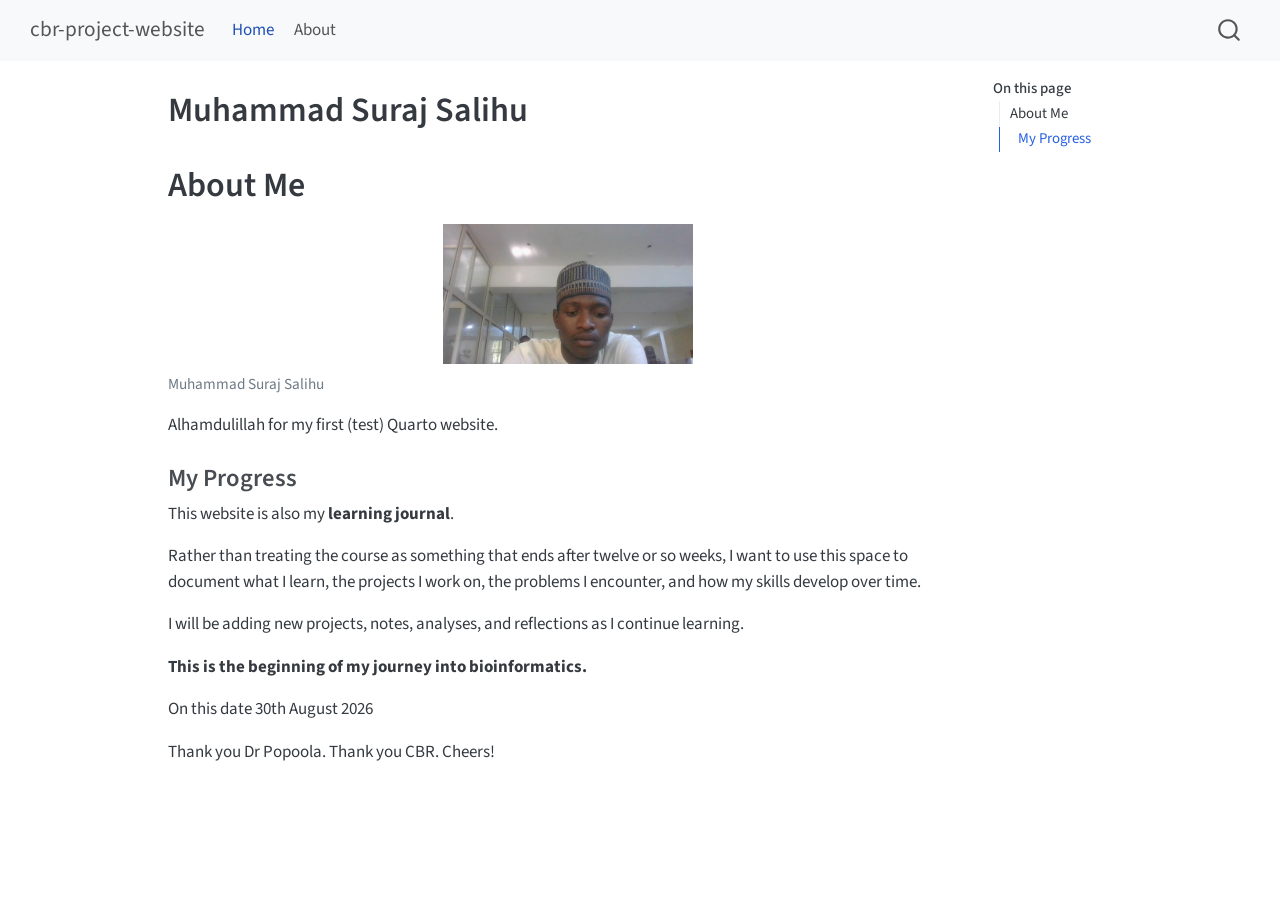
==== docs/index.html @ 340b1e5a "CBR Assignmet first commit" ====
<!DOCTYPE html>
<html xmlns="http://www.w3.org/1999/xhtml" lang="en" xml:lang="en"><head>

<meta charset="utf-8">
<meta name="generator" content="quarto-1.9.38">

<meta name="viewport" content="width=device-width, initial-scale=1.0, user-scalable=yes">


<title>Muhammad Suraj Salihu – cbr-project-website</title>
<style>
/* Default styles provided by pandoc.
** See https://pandoc.org/MANUAL.html#variables-for-html for config info.
*/
code{white-space: pre-wrap;}
span.smallcaps{font-variant: small-caps;}
div.columns{display: flex; gap: min(4vw, 1.5em);}
div.column{flex: auto; overflow-x: auto;}
div.hanging-indent{margin-left: 1.5em; text-indent: -1.5em;}
ul.task-list{list-style: none;}
ul.task-list li input[type="checkbox"] {
  width: 0.8em;
  margin: 0 0.8em 0.2em -1em; /* quarto-specific, see https://github.com/quarto-dev/quarto-cli/issues/4556 */ 
  vertical-align: middle;
}
</style>


<script src="site_libs/quarto-nav/quarto-nav.js"></script>
<script src="site_libs/quarto-nav/headroom.min.js"></script>
<script src="site_libs/clipboard/clipboard.min.js"></script>
<script src="site_libs/quarto-search/autocomplete.umd.js"></script>
<script src="site_libs/quarto-search/fuse.min.js"></script>
<script src="site_libs/quarto-search/quarto-search.js"></script>
<meta name="quarto:offset" content="./">
<script src="site_libs/quarto-html/quarto.js" type="module"></script>
<script src="site_libs/quarto-html/tabsets/tabsets.js" type="module"></script>
<script src="site_libs/quarto-html/popper.min.js"></script>
<script src="site_libs/quarto-html/tippy.umd.min.js"></script>
<script src="site_libs/quarto-html/anchor.min.js"></script>
<link href="site_libs/quarto-html/tippy.css" rel="stylesheet">
<link href="site_libs/quarto-html/quarto-syntax-highlighting-15634bcf2e68342d4ad2dfa704d543f6.css" rel="stylesheet" id="quarto-text-highlighting-styles">
<script src="site_libs/bootstrap/bootstrap.min.js"></script>
<link href="site_libs/bootstrap/bootstrap-icons.css" rel="stylesheet">
<link href="site_libs/bootstrap/bootstrap-a0f9fd0d421825b736dc1bbcbcba2219.min.css" rel="stylesheet" append-hash="true" id="quarto-bootstrap" data-mode="light">
<script id="quarto-search-options" type="application/json">{
  "location": "navbar",
  "copy-button": false,
  "collapse-after": 3,
  "panel-placement": "end",
  "type": "overlay",
  "limit": 50,
  "keyboard-shortcut": [
    "f",
    "/",
    "s"
  ],
  "show-item-context": false,
  "language": {
    "search-no-results-text": "No results",
    "search-matching-documents-text": "matching documents",
    "search-copy-link-title": "Copy link to search",
    "search-hide-matches-text": "Hide additional matches",
    "search-more-match-text": "more match in this document",
    "search-more-matches-text": "more matches in this document",
    "search-clear-button-title": "Clear",
    "search-text-placeholder": "",
    "search-detached-cancel-button-title": "Cancel",
    "search-submit-button-title": "Submit",
    "search-label": "Search"
  }
}</script>


<link rel="stylesheet" href="styles.css">
</head>

<body class="nav-fixed quarto-light">

<div id="quarto-search-results"></div>
  <header id="quarto-header" class="headroom fixed-top">
    <nav class="navbar navbar-expand-lg " data-bs-theme="dark">
      <div class="navbar-container container-fluid">
      <div class="navbar-brand-container mx-auto">
    <a class="navbar-brand" href="./index.html">
    <span class="navbar-title">cbr-project-website</span>
    </a>
  </div>
            <div id="quarto-search" class="" title="Search"></div>
          <button class="navbar-toggler" type="button" data-bs-toggle="collapse" data-bs-target="#navbarCollapse" aria-controls="navbarCollapse" role="menu" aria-expanded="false" aria-label="Toggle navigation" onclick="if (window.quartoToggleHeadroom) { window.quartoToggleHeadroom(); }">
  <span class="navbar-toggler-icon"></span>
</button>
          <div class="collapse navbar-collapse" id="navbarCollapse">
            <ul class="navbar-nav navbar-nav-scroll me-auto">
  <li class="nav-item">
    <a class="nav-link active" href="./index.html" aria-current="page"> 
<span class="menu-text">Home</span></a>
  </li>  
  <li class="nav-item">
    <a class="nav-link" href="./about.html"> 
<span class="menu-text">About</span></a>
  </li>  
</ul>
          </div> <!-- /navcollapse -->
            <div class="quarto-navbar-tools">
</div>
      </div> <!-- /container-fluid -->
    </nav>
</header>
<!-- content -->
<div id="quarto-content" class="quarto-container page-columns page-rows-contents page-layout-article page-navbar">
<!-- sidebar -->
<!-- margin-sidebar -->
    <div id="quarto-margin-sidebar" class="sidebar margin-sidebar">
        <nav id="TOC" role="doc-toc" class="toc-active">
    <h2 id="toc-title">On this page</h2>
   
  <ul>
  <li><a href="#about-me" id="toc-about-me" class="nav-link active" data-scroll-target="#about-me">About Me</a>
  <ul class="collapse">
  <li><a href="#my-progress" id="toc-my-progress" class="nav-link" data-scroll-target="#my-progress">My Progress</a></li>
  </ul></li>
  </ul>
</nav>
    </div>
<!-- main -->
<main class="content" id="quarto-document-content">

<header id="title-block-header" class="quarto-title-block default">
<div class="quarto-title">
<h1 class="title">Muhammad Suraj Salihu</h1>
</div>



<div class="quarto-title-meta">

    
  
    
  </div>
  


</header>


<section id="about-me" class="level1">
<h1>About Me</h1>
<div class="quarto-figure quarto-figure-center">
<figure class="figure">
<p><img src="images/me.jpg" class="img-fluid figure-img" width="250"></p>
<figcaption>Muhammad Suraj Salihu</figcaption>
</figure>
</div>
<p>Alhamdulillah for my first (test) Quarto website.</p>
<section id="my-progress" class="level3">
<h3 class="anchored" data-anchor-id="my-progress">My Progress</h3>
<p>This website is also my <strong>learning journal</strong>.</p>
<p>Rather than treating the course as something that ends after twelve or so weeks, I want to use this space to document what I learn, the projects I work on, the problems I encounter, and how my skills develop over time.</p>
<p>I will be adding new projects, notes, analyses, and reflections as I continue learning.</p>
<p><strong>This is the beginning of my journey into bioinformatics.</strong></p>
<p>On this date 30th August 2026</p>
<p>Thank you Dr Popoola. Thank you CBR. Cheers!</p>


</section>
</section>

</main> <!-- /main -->
<script id="quarto-html-after-body" type="application/javascript">
  window.document.addEventListener("DOMContentLoaded", function (event) {
    const icon = "";
    const anchorJS = new window.AnchorJS();
    anchorJS.options = {
      placement: 'right',
      icon: icon
    };
    anchorJS.add('.anchored');
    const isCodeAnnotation = (el) => {
      for (const clz of el.classList) {
        if (clz.startsWith('code-annotation-')) {                     
          return true;
        }
      }
      return false;
    }
    const onCopySuccess = function(e) {
      // button target
      const button = e.trigger;
      // don't keep focus
      button.blur();
      // flash "checked"
      button.classList.add('code-copy-button-checked');
      var currentTitle = button.getAttribute("title");
      button.setAttribute("title", "Copied!");
      let tooltip;
      if (window.bootstrap) {
        button.setAttribute("data-bs-toggle", "tooltip");
        button.setAttribute("data-bs-placement", "left");
        button.setAttribute("data-bs-title", "Copied!");
        tooltip = new bootstrap.Tooltip(button, 
          { trigger: "manual", 
            customClass: "code-copy-button-tooltip",
            offset: [0, -8]});
        tooltip.show();    
      }
      setTimeout(function() {
        if (tooltip) {
          tooltip.hide();
          button.removeAttribute("data-bs-title");
          button.removeAttribute("data-bs-toggle");
          button.removeAttribute("data-bs-placement");
        }
        button.setAttribute("title", currentTitle);
        button.classList.remove('code-copy-button-checked');
      }, 1000);
      // clear code selection
      e.clearSelection();
    }
    const getTextToCopy = function(trigger) {
      const outerScaffold = trigger.parentElement.cloneNode(true);
      const codeEl = outerScaffold.querySelector('code');
      for (const childEl of codeEl.children) {
        if (isCodeAnnotation(childEl)) {
          childEl.remove();
        }
      }
      return codeEl.innerText;
    }
    const clipboard = new window.ClipboardJS('.code-copy-button:not([data-in-quarto-modal])', {
      text: getTextToCopy
    });
    clipboard.on('success', onCopySuccess);
    if (window.document.getElementById('quarto-embedded-source-code-modal')) {
      const clipboardModal = new window.ClipboardJS('.code-copy-button[data-in-quarto-modal]', {
        text: getTextToCopy,
        container: window.document.getElementById('quarto-embedded-source-code-modal')
      });
      clipboardModal.on('success', onCopySuccess);
    }
      var localhostRegex = new RegExp(/^(?:http|https):\/\/localhost\:?[0-9]*\//);
      var mailtoRegex = new RegExp(/^mailto:/);
        var filterRegex = new RegExp('/' + window.location.host + '/');
      var isInternal = (href) => {
          return filterRegex.test(href) || localhostRegex.test(href) || mailtoRegex.test(href);
      }
      // Inspect non-navigation links and adorn them if external
     var links = window.document.querySelectorAll('a[href]:not(.nav-link):not(.navbar-brand):not(.toc-action):not(.sidebar-link):not(.sidebar-item-toggle):not(.pagination-link):not(.no-external):not([aria-hidden]):not(.dropdown-item):not(.quarto-navigation-tool):not(.about-link)');
      for (var i=0; i<links.length; i++) {
        const link = links[i];
        if (!isInternal(link.href)) {
          // undo the damage that might have been done by quarto-nav.js in the case of
          // links that we want to consider external
          if (link.dataset.originalHref !== undefined) {
            link.href = link.dataset.originalHref;
          }
        }
      }
    function tippyHover(el, contentFn, onTriggerFn, onUntriggerFn) {
      const config = {
        allowHTML: true,
        maxWidth: 500,
        delay: 100,
        arrow: false,
        appendTo: function(el) {
            return el.parentElement;
        },
        interactive: true,
        interactiveBorder: 10,
        theme: 'quarto',
        placement: 'bottom-start',
      };
      if (contentFn) {
        config.content = contentFn;
      }
      if (onTriggerFn) {
        config.onTrigger = onTriggerFn;
      }
      if (onUntriggerFn) {
        config.onUntrigger = onUntriggerFn;
      }
      window.tippy(el, config); 
    }
    const noterefs = window.document.querySelectorAll('a[role="doc-noteref"]');
    for (var i=0; i<noterefs.length; i++) {
      const ref = noterefs[i];
      tippyHover(ref, function() {
        // use id or data attribute instead here
        let href = ref.getAttribute('data-footnote-href') || ref.getAttribute('href');
        try { href = new URL(href).hash; } catch {}
        const id = href.replace(/^#\/?/, "");
        const note = window.document.getElementById(id);
        if (note) {
          return note.innerHTML;
        } else {
          return "";
        }
      });
    }
    const xrefs = window.document.querySelectorAll('a.quarto-xref');
    const processXRef = (id, note) => {
      // Strip column container classes
      const stripColumnClz = (el) => {
        el.classList.remove("page-full", "page-columns");
        if (el.children) {
          for (const child of el.children) {
            stripColumnClz(child);
          }
        }
      }
      stripColumnClz(note)
      if (id === null || id.startsWith('sec-')) {
        // Special case sections, only their first couple elements
        const container = document.createElement("div");
        if (note.children && note.children.length > 2) {
          container.appendChild(note.children[0].cloneNode(true));
          for (let i = 1; i < note.children.length; i++) {
            const child = note.children[i];
            if (child.tagName === "P" && child.innerText === "") {
              continue;
            } else {
              container.appendChild(child.cloneNode(true));
              break;
            }
          }
          if (window.Quarto?.typesetMath) {
            window.Quarto.typesetMath(container);
          }
          return container.innerHTML
        } else {
          if (window.Quarto?.typesetMath) {
            window.Quarto.typesetMath(note);
          }
          return note.innerHTML;
        }
      } else {
        // Remove any anchor links if they are present
        const anchorLink = note.querySelector('a.anchorjs-link');
        if (anchorLink) {
          anchorLink.remove();
        }
        if (window.Quarto?.typesetMath) {
          window.Quarto.typesetMath(note);
        }
        if (note.classList.contains("callout")) {
          return note.outerHTML;
        } else {
          return note.innerHTML;
        }
      }
    }
    for (var i=0; i<xrefs.length; i++) {
      const xref = xrefs[i];
      tippyHover(xref, undefined, function(instance) {
        instance.disable();
        let url = xref.getAttribute('href');
        let hash = undefined; 
        if (url.startsWith('#')) {
          hash = url;
        } else {
          try { hash = new URL(url).hash; } catch {}
        }
        if (hash) {
          const id = hash.replace(/^#\/?/, "");
          const note = window.document.getElementById(id);
          if (note !== null) {
            try {
              const html = processXRef(id, note.cloneNode(true));
              instance.setContent(html);
            } finally {
              instance.enable();
              instance.show();
            }
          } else {
            // See if we can fetch this
            fetch(url.split('#')[0])
            .then(res => res.text())
            .then(html => {
              const parser = new DOMParser();
              const htmlDoc = parser.parseFromString(html, "text/html");
              const note = htmlDoc.getElementById(id);
              if (note !== null) {
                const html = processXRef(id, note);
                instance.setContent(html);
              } 
            }).finally(() => {
              instance.enable();
              instance.show();
            });
          }
        } else {
          // See if we can fetch a full url (with no hash to target)
          // This is a special case and we should probably do some content thinning / targeting
          fetch(url)
          .then(res => res.text())
          .then(html => {
            const parser = new DOMParser();
            const htmlDoc = parser.parseFromString(html, "text/html");
            const note = htmlDoc.querySelector('main.content');
            if (note !== null) {
              // This should only happen for chapter cross references
              // (since there is no id in the URL)
              // remove the first header
              if (note.children.length > 0 && note.children[0].tagName === "HEADER") {
                note.children[0].remove();
              }
              const html = processXRef(null, note);
              instance.setContent(html);
            } 
          }).finally(() => {
            instance.enable();
            instance.show();
          });
        }
      }, function(instance) {
      });
    }
        let selectedAnnoteEl;
        const selectorForAnnotation = ( cell, annotation) => {
          let cellAttr = 'data-code-cell="' + cell + '"';
          let lineAttr = 'data-code-annotation="' +  annotation + '"';
          const selector = 'span[' + cellAttr + '][' + lineAttr + ']';
          return selector;
        }
        const selectCodeLines = (annoteEl) => {
          const doc = window.document;
          const targetCell = annoteEl.getAttribute("data-target-cell");
          const targetAnnotation = annoteEl.getAttribute("data-target-annotation");
          const annoteSpan = window.document.querySelector(selectorForAnnotation(targetCell, targetAnnotation));
          const lines = annoteSpan.getAttribute("data-code-lines").split(",");
          const lineIds = lines.map((line) => {
            return targetCell + "-" + line;
          })
          let top = null;
          let height = null;
          let parent = null;
          if (lineIds.length > 0) {
              //compute the position of the single el (top and bottom and make a div)
              const el = window.document.getElementById(lineIds[0]);
              top = el.offsetTop;
              height = el.offsetHeight;
              parent = el.parentElement.parentElement;
            if (lineIds.length > 1) {
              const lastEl = window.document.getElementById(lineIds[lineIds.length - 1]);
              const bottom = lastEl.offsetTop + lastEl.offsetHeight;
              height = bottom - top;
            }
            if (top !== null && height !== null && parent !== null) {
              // cook up a div (if necessary) and position it 
              let div = window.document.getElementById("code-annotation-line-highlight");
              if (div === null) {
                div = window.document.createElement("div");
                div.setAttribute("id", "code-annotation-line-highlight");
                div.style.position = 'absolute';
                parent.appendChild(div);
              }
              div.style.top = top - 2 + "px";
              div.style.height = height + 4 + "px";
              div.style.left = 0;
              let gutterDiv = window.document.getElementById("code-annotation-line-highlight-gutter");
              if (gutterDiv === null) {
                gutterDiv = window.document.createElement("div");
                gutterDiv.setAttribute("id", "code-annotation-line-highlight-gutter");
                gutterDiv.style.position = 'absolute';
                const codeCell = window.document.getElementById(targetCell);
                const gutter = codeCell.querySelector('.code-annotation-gutter');
                gutter.appendChild(gutterDiv);
              }
              gutterDiv.style.top = top - 2 + "px";
              gutterDiv.style.height = height + 4 + "px";
            }
            selectedAnnoteEl = annoteEl;
          }
        };
        const unselectCodeLines = () => {
          const elementsIds = ["code-annotation-line-highlight", "code-annotation-line-highlight-gutter"];
          elementsIds.forEach((elId) => {
            const div = window.document.getElementById(elId);
            if (div) {
              div.remove();
            }
          });
          selectedAnnoteEl = undefined;
        };
          // Handle positioning of the toggle
      window.addEventListener(
        "resize",
        throttle(() => {
          elRect = undefined;
          if (selectedAnnoteEl) {
            selectCodeLines(selectedAnnoteEl);
          }
        }, 10)
      );
      function throttle(fn, ms) {
      let throttle = false;
      let timer;
        return (...args) => {
          if(!throttle) { // first call gets through
              fn.apply(this, args);
              throttle = true;
          } else { // all the others get throttled
              if(timer) clearTimeout(timer); // cancel #2
              timer = setTimeout(() => {
                fn.apply(this, args);
                timer = throttle = false;
              }, ms);
          }
        };
      }
        // Attach click handler to the DT
        const annoteDls = window.document.querySelectorAll('dt[data-target-cell]');
        for (const annoteDlNode of annoteDls) {
          annoteDlNode.addEventListener('click', (event) => {
            const clickedEl = event.target;
            if (clickedEl !== selectedAnnoteEl) {
              unselectCodeLines();
              const activeEl = window.document.querySelector('dt[data-target-cell].code-annotation-active');
              if (activeEl) {
                activeEl.classList.remove('code-annotation-active');
              }
              selectCodeLines(clickedEl);
              clickedEl.classList.add('code-annotation-active');
            } else {
              // Unselect the line
              unselectCodeLines();
              clickedEl.classList.remove('code-annotation-active');
            }
          });
        }
    const findCites = (el) => {
      const parentEl = el.parentElement;
      if (parentEl) {
        const cites = parentEl.dataset.cites;
        if (cites) {
          return {
            el,
            cites: cites.split(' ')
          };
        } else {
          return findCites(el.parentElement)
        }
      } else {
        return undefined;
      }
    };
    var bibliorefs = window.document.querySelectorAll('a[role="doc-biblioref"]');
    for (var i=0; i<bibliorefs.length; i++) {
      const ref = bibliorefs[i];
      const citeInfo = findCites(ref);
      if (citeInfo) {
        tippyHover(citeInfo.el, function() {
          var popup = window.document.createElement('div');
          citeInfo.cites.forEach(function(cite) {
            var citeDiv = window.document.createElement('div');
            citeDiv.classList.add('hanging-indent');
            citeDiv.classList.add('csl-entry');
            var biblioDiv = window.document.getElementById('ref-' + cite);
            if (biblioDiv) {
              citeDiv.innerHTML = biblioDiv.innerHTML;
            }
            popup.appendChild(citeDiv);
          });
          return popup.innerHTML;
        });
      }
    }
  });
  </script>
</div> <!-- /content -->




</body></html>
---- docs/site_libs/quarto-html/tippy.css ----
.tippy-box[data-animation=fade][data-state=hidden]{opacity:0}[data-tippy-root]{max-width:calc(100vw - 10px)}.tippy-box{position:relative;background-color:#333;color:#fff;border-radius:4px;font-size:14px;line-height:1.4;white-space:normal;outline:0;transition-property:transform,visibility,opacity}.tippy-box[data-placement^=top]>.tippy-arrow{bottom:0}.tippy-box[data-placement^=top]>.tippy-arrow:before{bottom:-7px;left:0;border-width:8px 8px 0;border-top-color:initial;transform-origin:center top}.tippy-box[data-placement^=bottom]>.tippy-arrow{top:0}.tippy-box[data-placement^=bottom]>.tippy-arrow:before{top:-7px;left:0;border-width:0 8px 8px;border-bottom-color:initial;transform-origin:center bottom}.tippy-box[data-placement^=left]>.tippy-arrow{right:0}.tippy-box[data-placement^=left]>.tippy-arrow:before{border-width:8px 0 8px 8px;border-left-color:initial;right:-7px;transform-origin:center left}.tippy-box[data-placement^=right]>.tippy-arrow{left:0}.tippy-box[data-placement^=right]>.tippy-arrow:before{left:-7px;border-width:8px 8px 8px 0;border-right-color:initial;transform-origin:center right}.tippy-box[data-inertia][data-state=visible]{transition-timing-function:cubic-bezier(.54,1.5,.38,1.11)}.tippy-arrow{width:16px;height:16px;color:#333}.tippy-arrow:before{content:"";position:absolute;border-color:transparent;border-style:solid}.tippy-content{position:relative;padding:5px 9px;z-index:1}
---- docs/site_libs/quarto-html/quarto-syntax-highlighting-15634bcf2e68342d4ad2dfa704d543f6.css ----
/* quarto syntax highlight colors */
:root {
  --quarto-hl-ot-color: #003B4F;
  --quarto-hl-at-color: #657422;
  --quarto-hl-ss-color: #20794D;
  --quarto-hl-an-color: #5E5E5E;
  --quarto-hl-fu-color: #4758AB;
  --quarto-hl-st-color: #20794D;
  --quarto-hl-cf-color: #003B4F;
  --quarto-hl-op-color: #5E5E5E;
  --quarto-hl-er-color: #AD0000;
  --quarto-hl-bn-color: #AD0000;
  --quarto-hl-al-color: #AD0000;
  --quarto-hl-va-color: #111111;
  --quarto-hl-bu-color: inherit;
  --quarto-hl-ex-color: inherit;
  --quarto-hl-pp-color: #AD0000;
  --quarto-hl-in-color: #5E5E5E;
  --quarto-hl-vs-color: #20794D;
  --quarto-hl-wa-color: #5E5E5E;
  --quarto-hl-do-color: #5E5E5E;
  --quarto-hl-im-color: #00769E;
  --quarto-hl-ch-color: #20794D;
  --quarto-hl-dt-color: #AD0000;
  --quarto-hl-fl-color: #AD0000;
  --quarto-hl-co-color: #5E5E5E;
  --quarto-hl-cv-color: #5E5E5E;
  --quarto-hl-cn-color: #8f5902;
  --quarto-hl-sc-color: #5E5E5E;
  --quarto-hl-dv-color: #AD0000;
  --quarto-hl-kw-color: #003B4F;
}

/* other quarto variables */
:root {
  --quarto-font-monospace: SFMono-Regular, Menlo, Monaco, Consolas, "Liberation Mono", "Courier New", monospace;
}

/* syntax highlight based on Pandoc's rules */
pre > code.sourceCode > span {
  color: #003B4F;
}

code.sourceCode > span {
  color: #003B4F;
}

div.sourceCode,
div.sourceCode pre.sourceCode {
  color: #003B4F;
}

/* Normal */
code span {
  color: #003B4F;
}

/* Alert */
code span.al {
  color: #AD0000;
  font-style: inherit;
}

/* Annotation */
code span.an {
  color: #5E5E5E;
  font-style: inherit;
}

/* Attribute */
code span.at {
  color: #657422;
  font-style: inherit;
}

/* BaseN */
code span.bn {
  color: #AD0000;
  font-style: inherit;
}

/* BuiltIn */
code span.bu {
  font-style: inherit;
}

/* ControlFlow */
code span.cf {
  color: #003B4F;
  font-weight: bold;
  font-style: inherit;
}

/* Char */
code span.ch {
  color: #20794D;
  font-style: inherit;
}

/* Constant */
code span.cn {
  color: #8f5902;
  font-style: inherit;
}

/* Comment */
code span.co {
  color: #5E5E5E;
  font-style: inherit;
}

/* CommentVar */
code span.cv {
  color: #5E5E5E;
  font-style: italic;
}

/* Documentation */
code span.do {
  color: #5E5E5E;
  font-style: italic;
}

/* DataType */
code span.dt {
  color: #AD0000;
  font-style: inherit;
}

/* DecVal */
code span.dv {
  color: #AD0000;
  font-style: inherit;
}

/* Error */
code span.er {
  color: #AD0000;
  font-style: inherit;
}

/* Extension */
code span.ex {
  font-style: inherit;
}

/* Float */
code span.fl {
  color: #AD0000;
  font-style: inherit;
}

/* Function */
code span.fu {
  color: #4758AB;
  font-style: inherit;
}

/* Import */
code span.im {
  color: #00769E;
  font-style: inherit;
}

/* Information */
code span.in {
  color: #5E5E5E;
  font-style: inherit;
}

/* Keyword */
code span.kw {
  color: #003B4F;
  font-weight: bold;
  font-style: inherit;
}

/* Operator */
code span.op {
  color: #5E5E5E;
  font-style: inherit;
}

/* Other */
code span.ot {
  color: #003B4F;
  font-style: inherit;
}

/* Preprocessor */
code span.pp {
  color: #AD0000;
  font-style: inherit;
}

/* SpecialChar */
code span.sc {
  color: #5E5E5E;
  font-style: inherit;
}

/* SpecialString */
code span.ss {
  color: #20794D;
  font-style: inherit;
}

/* String */
code span.st {
  color: #20794D;
  font-style: inherit;
}

/* Variable */
code span.va {
  color: #111111;
  font-style: inherit;
}

/* VerbatimString */
code span.vs {
  color: #20794D;
  font-style: inherit;
}

/* Warning */
code span.wa {
  color: #5E5E5E;
  font-style: italic;
}

.prevent-inlining {
  content: "</";
}

/*# sourceMappingURL=f23921c56f73e400b49028c9186a1aa0.css.map */
---- docs/styles.css ----
/* css styles */
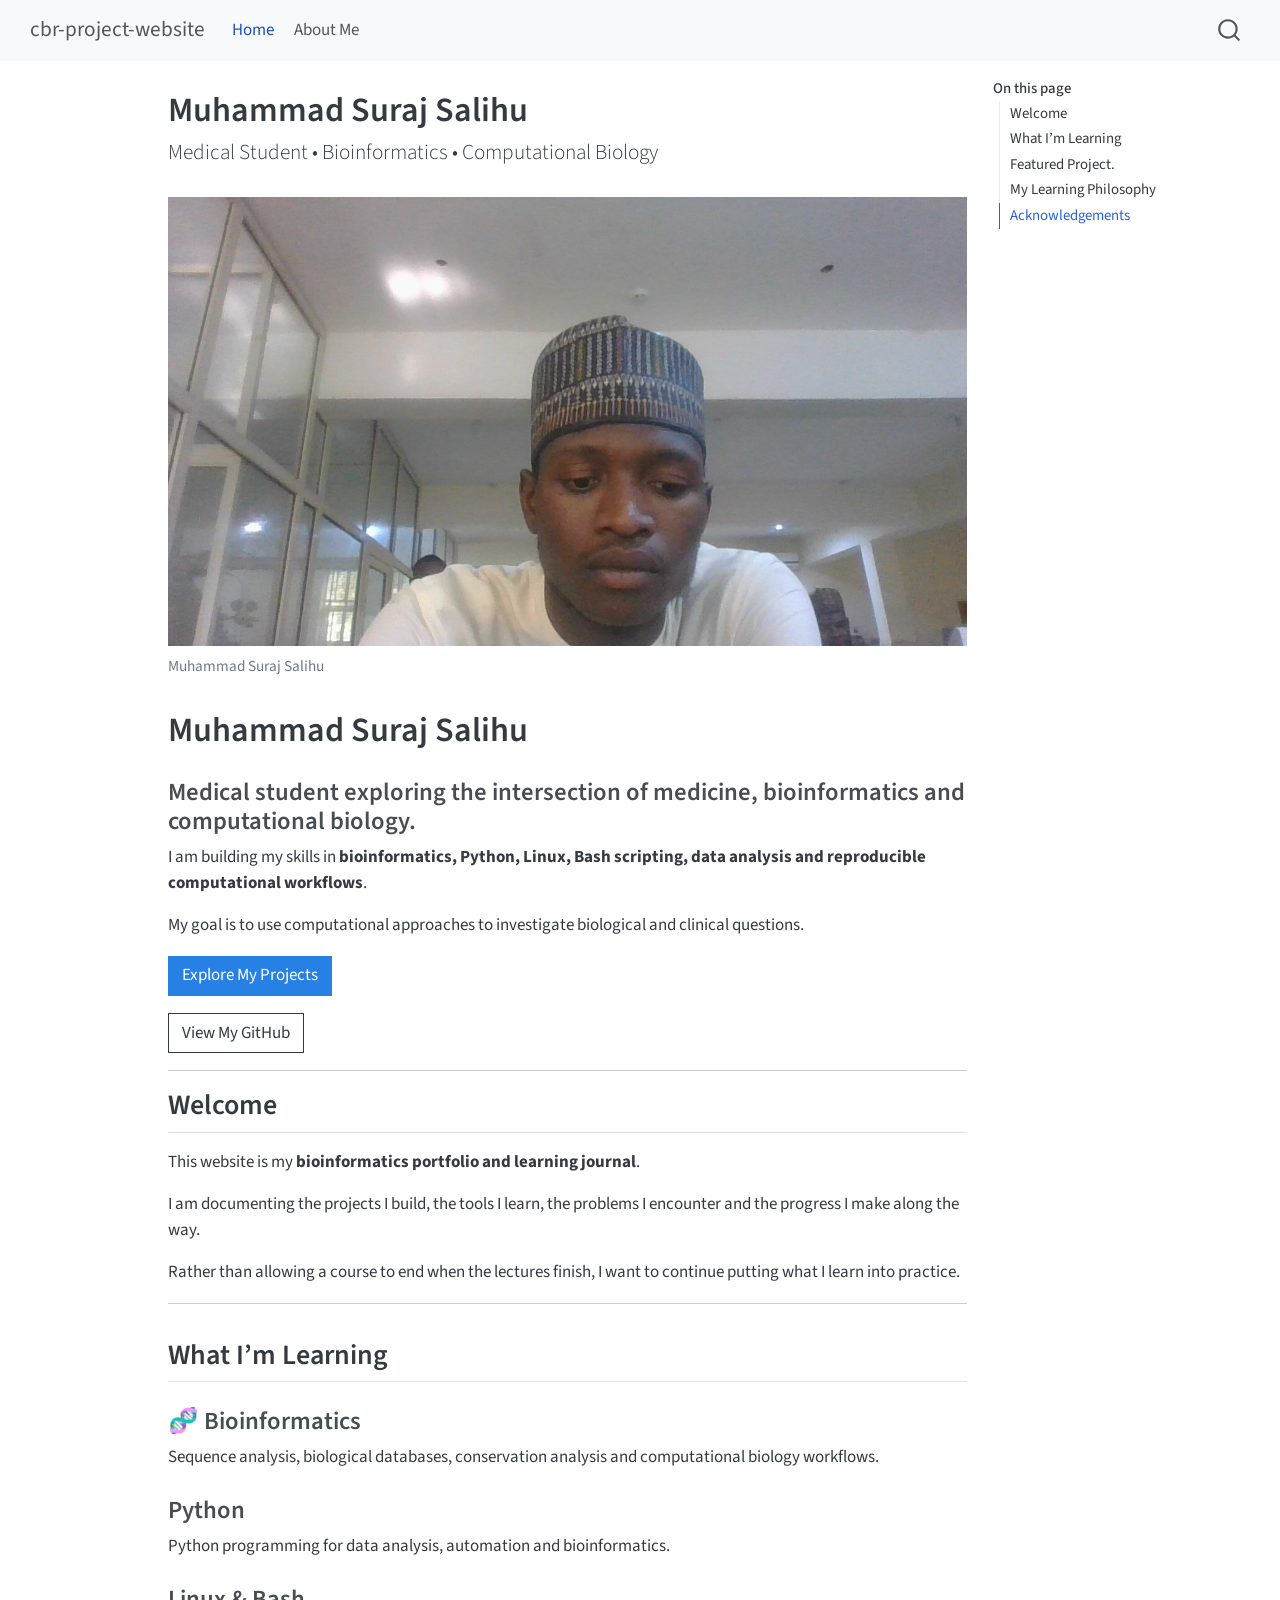
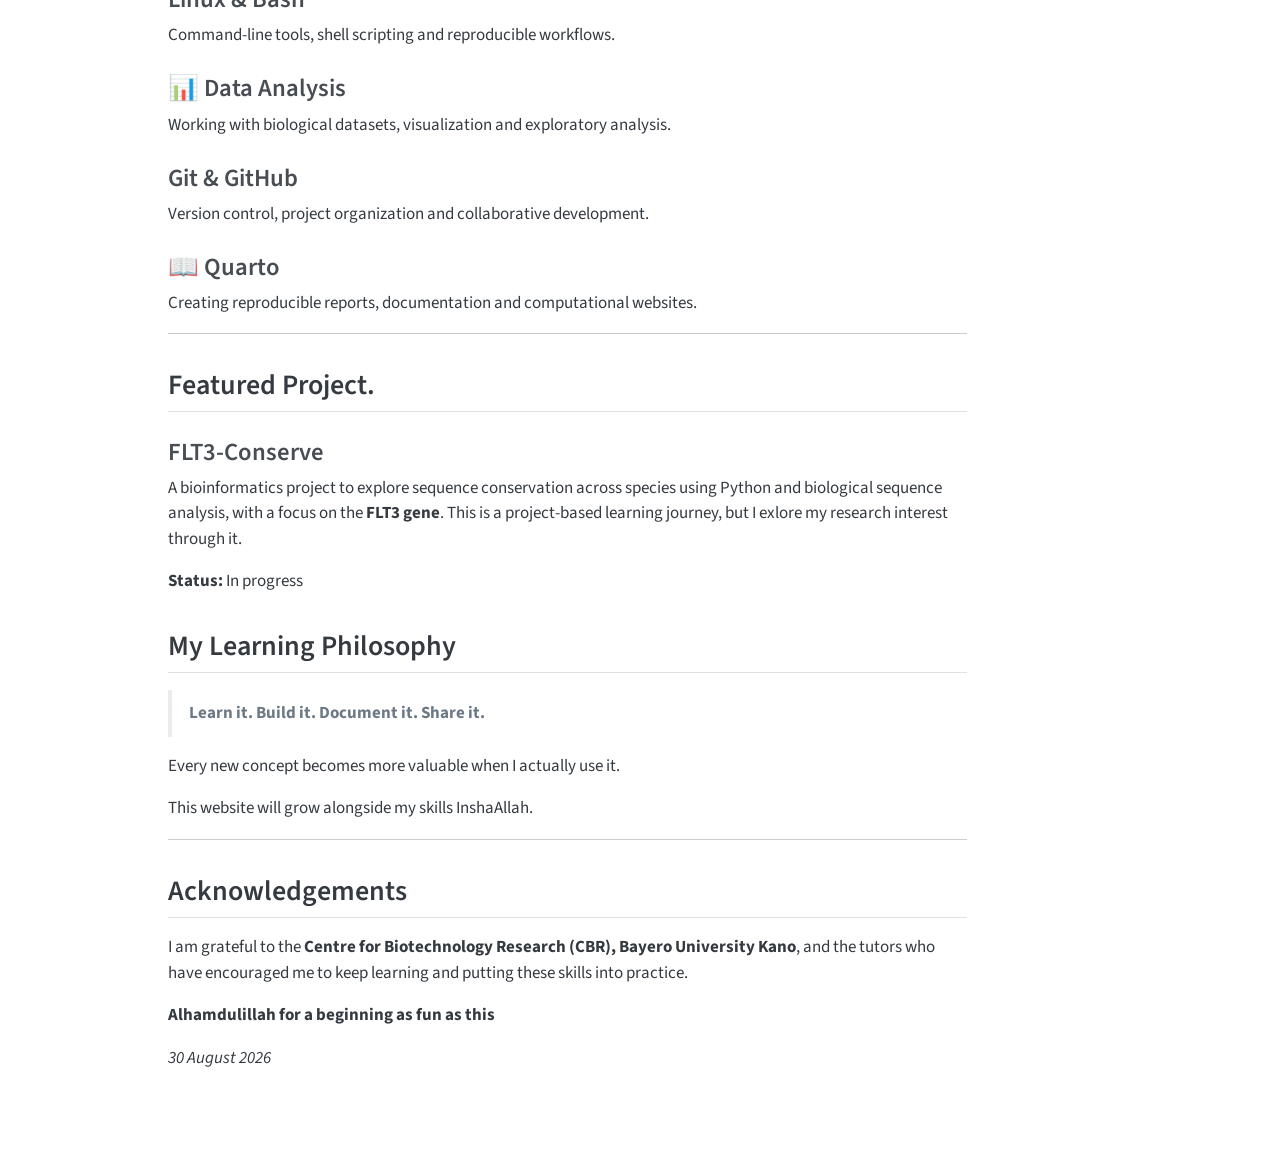
==== commit a0bdd7d4: "Build initial bioinformatics portfolio website" ====
--- a/docs/index.html
+++ b/docs/index.html
@@ -98,7 +98,7 @@
   </li>  
   <li class="nav-item">
     <a class="nav-link" href="./about.html"> 
-<span class="menu-text">About</span></a>
+<span class="menu-text">About Me</span></a>
   </li>  
 </ul>
           </div> <!-- /navcollapse -->
@@ -116,10 +116,14 @@
     <h2 id="toc-title">On this page</h2>
    
   <ul>
-  <li><a href="#about-me" id="toc-about-me" class="nav-link active" data-scroll-target="#about-me">About Me</a>
+  <li><a href="#welcome" id="toc-welcome" class="nav-link active" data-scroll-target="#welcome">Welcome</a></li>
+  <li><a href="#what-im-learning" id="toc-what-im-learning" class="nav-link" data-scroll-target="#what-im-learning">What I’m Learning</a></li>
+  <li><a href="#featured-project." id="toc-featured-project." class="nav-link" data-scroll-target="#featured-project.">Featured Project.</a>
   <ul class="collapse">
-  <li><a href="#my-progress" id="toc-my-progress" class="nav-link" data-scroll-target="#my-progress">My Progress</a></li>
+  <li><a href="#flt3-conserve" id="toc-flt3-conserve" class="nav-link" data-scroll-target="#flt3-conserve">FLT3-Conserve</a></li>
   </ul></li>
+  <li><a href="#my-learning-philosophy" id="toc-my-learning-philosophy" class="nav-link" data-scroll-target="#my-learning-philosophy">My Learning Philosophy</a></li>
+  <li><a href="#acknowledgements" id="toc-acknowledgements" class="nav-link" data-scroll-target="#acknowledgements">Acknowledgements</a></li>
   </ul>
 </nav>
     </div>
@@ -129,6 +133,7 @@
 <header id="title-block-header" class="quarto-title-block default">
 <div class="quarto-title">
 <h1 class="title">Muhammad Suraj Salihu</h1>
+<p class="subtitle lead">Medical Student • Bioinformatics • Computational Biology</p>
 </div>
 
 
@@ -145,26 +150,86 @@
 </header>
 
 
-<section id="about-me" class="level1">
-<h1>About Me</h1>
+<div class="hero">
 <div class="quarto-figure quarto-figure-center">
 <figure class="figure">
-<p><img src="images/me.jpg" class="img-fluid figure-img" width="250"></p>
+<p><img src="images/me.jpg" class="profile-photo img-fluid figure-img"></p>
 <figcaption>Muhammad Suraj Salihu</figcaption>
 </figure>
 </div>
-<p>Alhamdulillah for my first (test) Quarto website.</p>
-<section id="my-progress" class="level3">
-<h3 class="anchored" data-anchor-id="my-progress">My Progress</h3>
-<p>This website is also my <strong>learning journal</strong>.</p>
-<p>Rather than treating the course as something that ends after twelve or so weeks, I want to use this space to document what I learn, the projects I work on, the problems I encounter, and how my skills develop over time.</p>
-<p>I will be adding new projects, notes, analyses, and reflections as I continue learning.</p>
-<p><strong>This is the beginning of my journey into bioinformatics.</strong></p>
-<p>On this date 30th August 2026</p>
-<p>Thank you Dr Popoola. Thank you CBR. Cheers!</p>
-
-
-</section>
+<section id="muhammad-suraj-salihu" class="level1">
+<h1>Muhammad Suraj Salihu</h1>
+<section id="medical-student-exploring-the-intersection-of-medicine-bioinformatics-and-computational-biology." class="level3">
+<h3 class="anchored" data-anchor-id="medical-student-exploring-the-intersection-of-medicine-bioinformatics-and-computational-biology.">Medical student exploring the intersection of medicine, bioinformatics and computational biology.</h3>
+<p>I am building my skills in <strong>bioinformatics, Python, Linux, Bash scripting, data analysis and reproducible computational workflows</strong>.</p>
+<p>My goal is to use computational approaches to investigate biological and clinical questions.</p>
+<p><a href="./projects.html" class="btn btn-primary">Explore My Projects</a></p>
+<p><a href="https://github.com/MuhammadSurajDuwa" class="btn btn-outline-secondary">View My GitHub</a></p>
+</section>
+</section>
+</div>
+<hr>
+<section id="welcome" class="level2">
+<h2 class="anchored" data-anchor-id="welcome">Welcome</h2>
+<p>This website is my <strong>bioinformatics portfolio and learning journal</strong>.</p>
+<p>I am documenting the projects I build, the tools I learn, the problems I encounter and the progress I make along the way.</p>
+<p>Rather than allowing a course to end when the lectures finish, I want to continue putting what I learn into practice.</p>
+<hr>
+</section>
+<section id="what-im-learning" class="level2">
+<h2 class="anchored" data-anchor-id="what-im-learning">What I’m Learning</h2>
+<div class="skills-grid">
+<section id="bioinformatics" class="level3 skill-card">
+<h3 class="anchored" data-anchor-id="bioinformatics">🧬 Bioinformatics</h3>
+<p>Sequence analysis, biological databases, conservation analysis and computational biology workflows.</p>
+</section>
+<section id="python" class="level3 skill-card">
+<h3 class="anchored" data-anchor-id="python">Python</h3>
+<p>Python programming for data analysis, automation and bioinformatics.</p>
+</section>
+<section id="linux-bash" class="level3 skill-card">
+<h3 class="anchored" data-anchor-id="linux-bash">Linux &amp; Bash</h3>
+<p>Command-line tools, shell scripting and reproducible workflows.</p>
+</section>
+<section id="data-analysis" class="level3 skill-card">
+<h3 class="anchored" data-anchor-id="data-analysis">📊 Data Analysis</h3>
+<p>Working with biological datasets, visualization and exploratory analysis.</p>
+</section>
+<section id="git-github" class="level3 skill-card">
+<h3 class="anchored" data-anchor-id="git-github">Git &amp; GitHub</h3>
+<p>Version control, project organization and collaborative development.</p>
+</section>
+<section id="quarto" class="level3 skill-card">
+<h3 class="anchored" data-anchor-id="quarto">📖 Quarto</h3>
+<p>Creating reproducible reports, documentation and computational websites.</p>
+</section>
+</div>
+<hr>
+</section>
+<section id="featured-project." class="level2">
+<h2 class="anchored" data-anchor-id="featured-project.">Featured Project.</h2>
+<section id="flt3-conserve" class="level3">
+<h3 class="anchored" data-anchor-id="flt3-conserve">FLT3-Conserve</h3>
+<p>A bioinformatics project to explore sequence conservation across species using Python and biological sequence analysis, with a focus on the <strong>FLT3 gene</strong>. This is a project-based learning journey, but I exlore my research interest through it.</p>
+<p><strong>Status:</strong> In progress</p>
+</section>
+</section>
+<section id="my-learning-philosophy" class="level2">
+<h2 class="anchored" data-anchor-id="my-learning-philosophy">My Learning Philosophy</h2>
+<blockquote class="blockquote">
+<p><strong>Learn it. Build it. Document it. Share it.</strong></p>
+</blockquote>
+<p>Every new concept becomes more valuable when I actually use it.</p>
+<p>This website will grow alongside my skills InshaAllah.</p>
+<hr>
+</section>
+<section id="acknowledgements" class="level2">
+<h2 class="anchored" data-anchor-id="acknowledgements">Acknowledgements</h2>
+<p>I am grateful to the <strong>Centre for Biotechnology Research (CBR), Bayero University Kano</strong>, and the tutors who have encouraged me to keep learning and putting these skills into practice.</p>
+<p><strong>Alhamdulillah for a beginning as fun as this</strong></p>
+<p><em>30 August 2026</em></p>
+
+
 </section>
 
 </main> <!-- /main -->
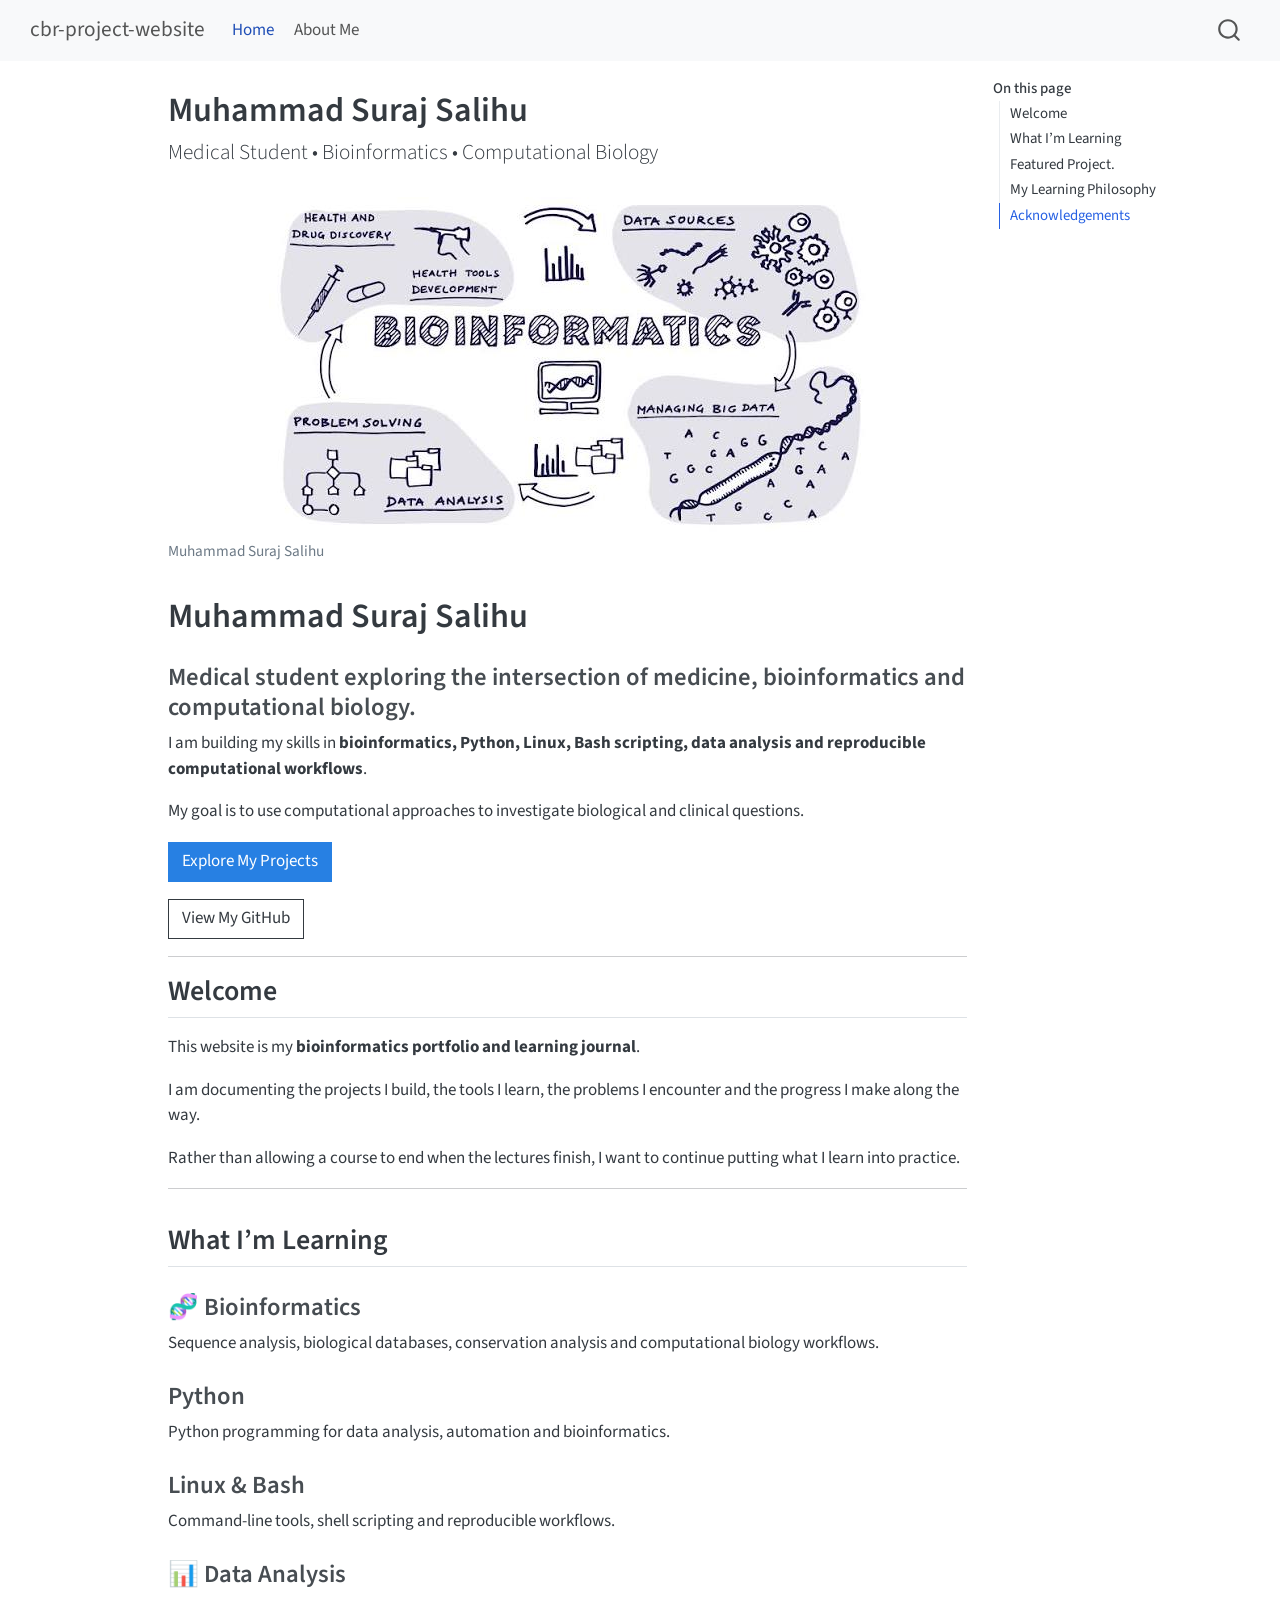
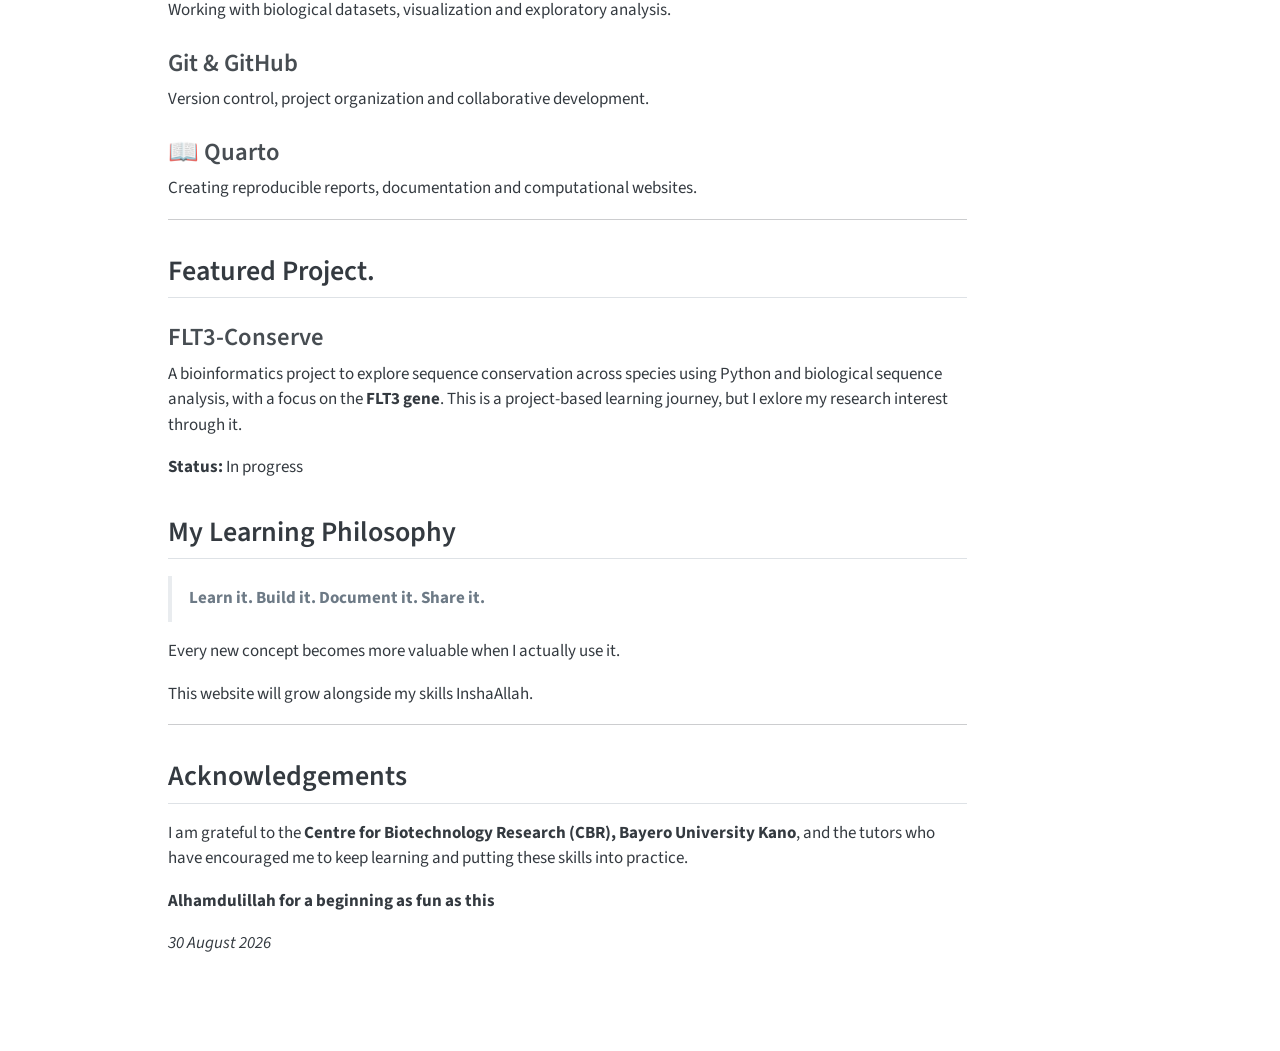
==== commit c1cf6603: "Update profile image" ====
--- a/docs/index.html
+++ b/docs/index.html
@@ -153,7 +153,7 @@
 <div class="hero">
 <div class="quarto-figure quarto-figure-center">
 <figure class="figure">
-<p><img src="images/me.jpg" class="profile-photo img-fluid figure-img"></p>
+<p><img src="images/Bioinf.jpg" class="profile-photo img-fluid figure-img"></p>
 <figcaption>Muhammad Suraj Salihu</figcaption>
 </figure>
 </div>
@@ -306,7 +306,7 @@
     }
       var localhostRegex = new RegExp(/^(?:http|https):\/\/localhost\:?[0-9]*\//);
       var mailtoRegex = new RegExp(/^mailto:/);
-        var filterRegex = new RegExp('/' + window.location.host + '/');
+        var filterRegex = new RegExp("https:\/\/MuhammadSurajDuwa\.github\.io\/MuhdWeb\/");
       var isInternal = (href) => {
           return filterRegex.test(href) || localhostRegex.test(href) || mailtoRegex.test(href);
       }
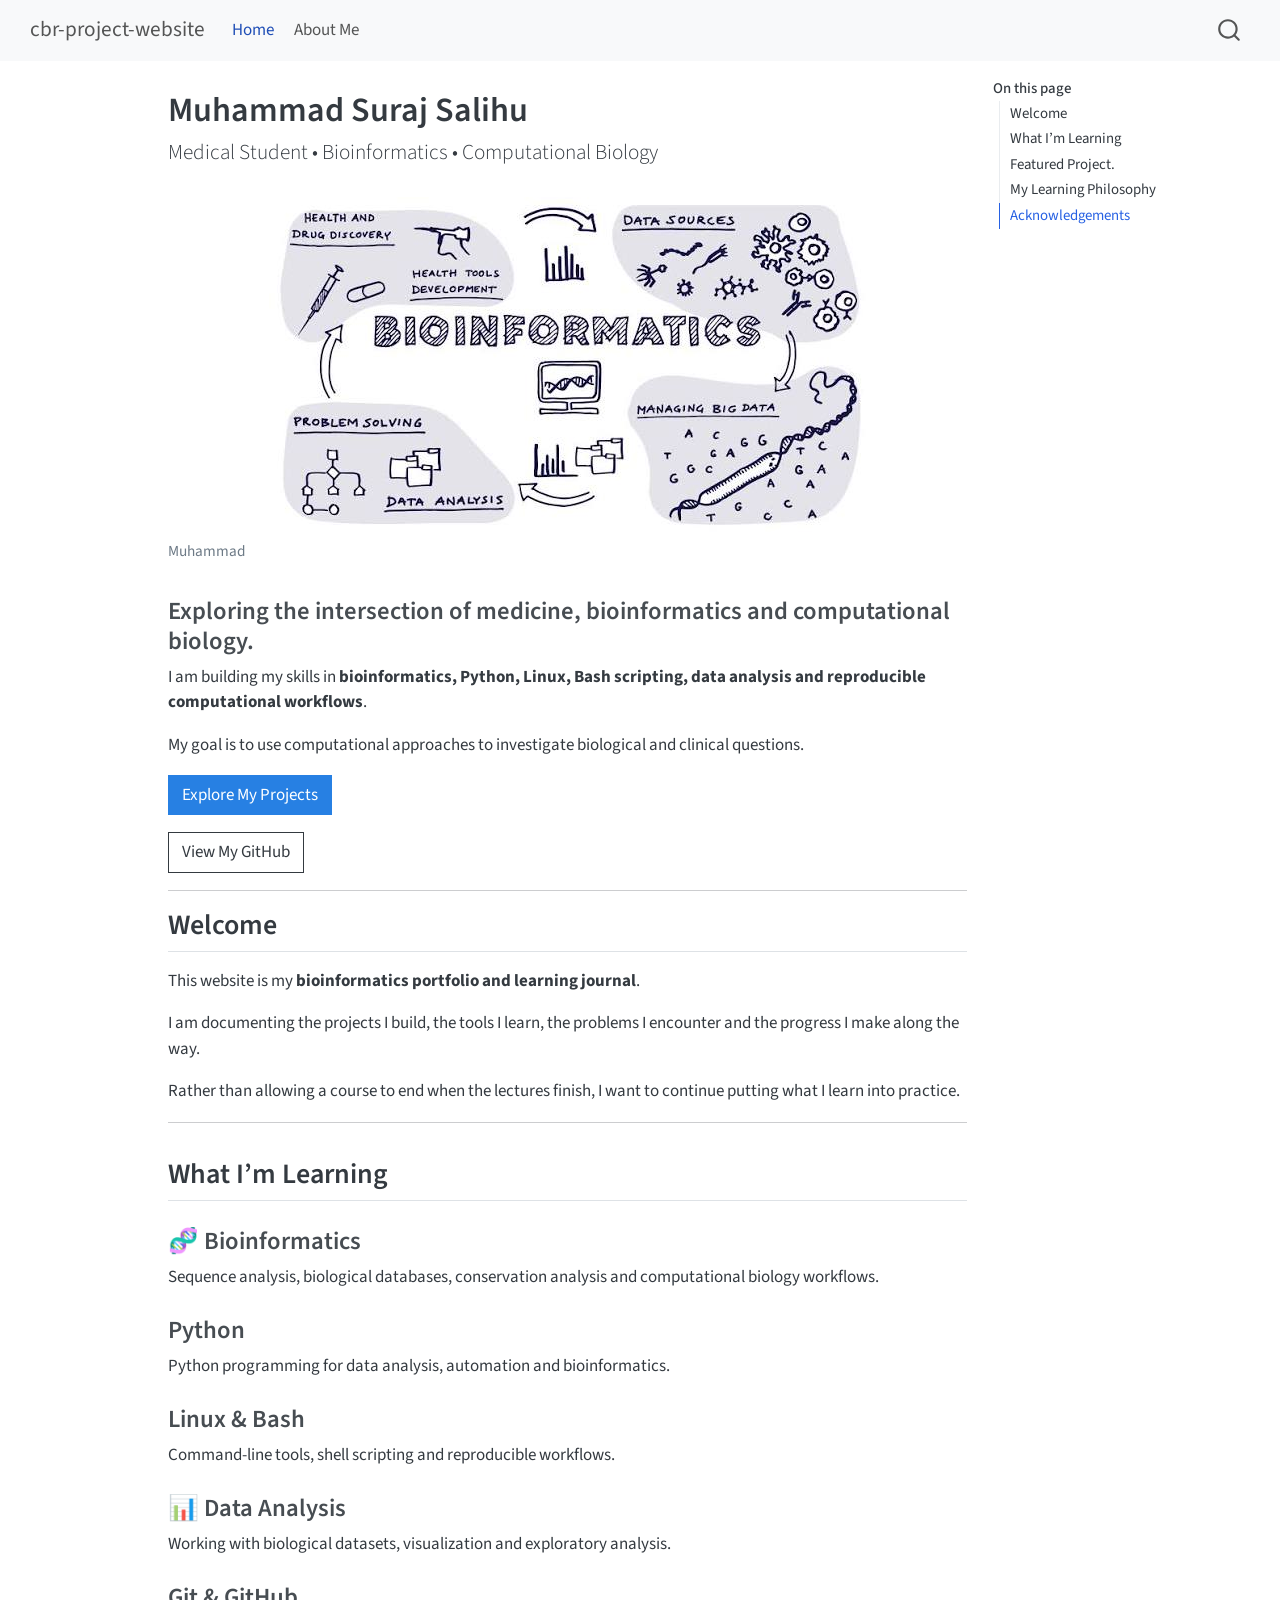
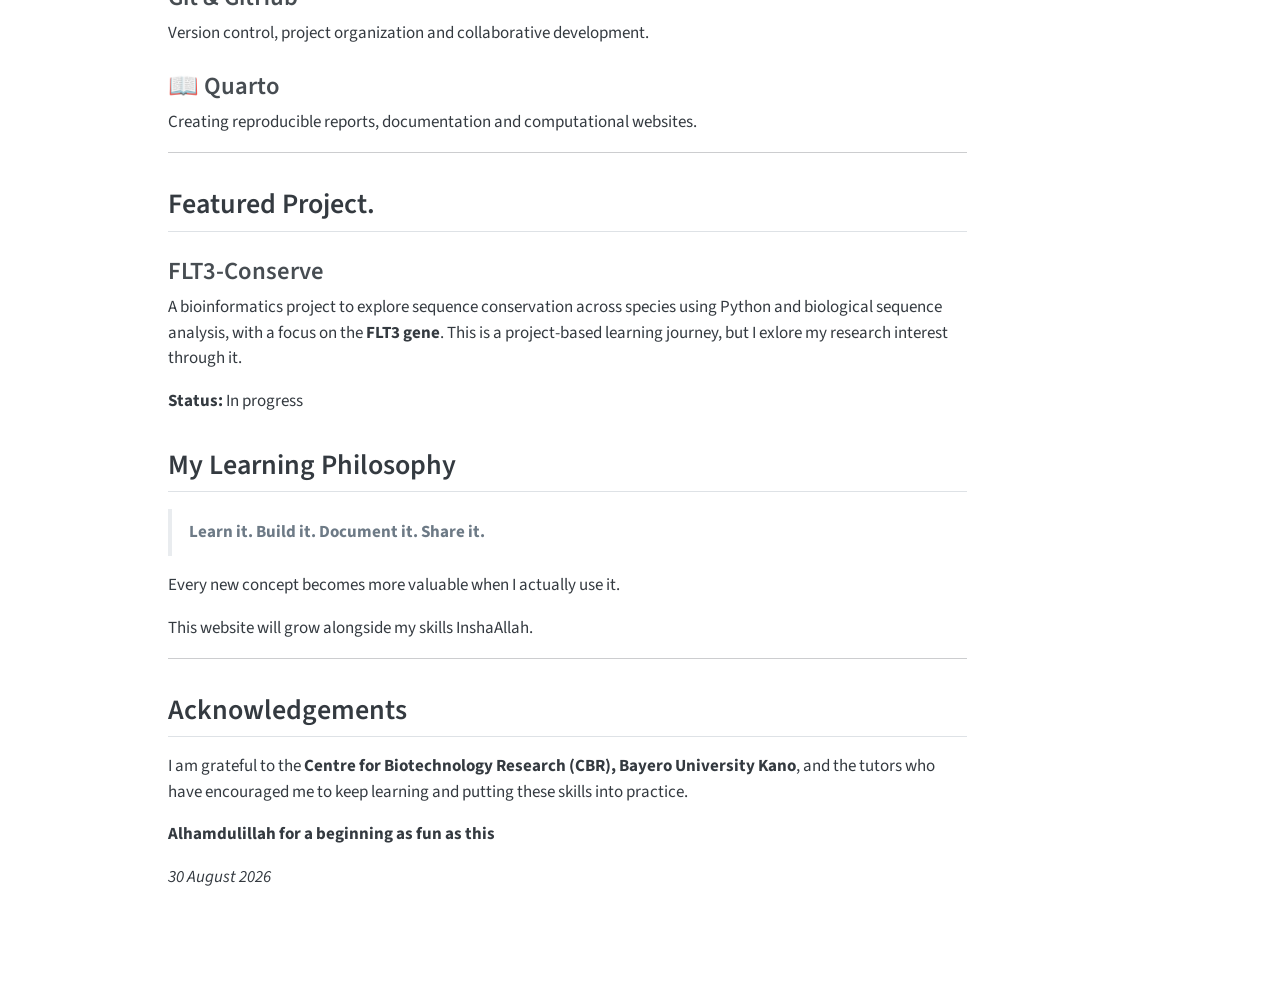
==== commit 7fb53b3b: "edited index" ====
--- a/docs/index.html
+++ b/docs/index.html
@@ -154,13 +154,13 @@
 <div class="quarto-figure quarto-figure-center">
 <figure class="figure">
 <p><img src="images/Bioinf.jpg" class="profile-photo img-fluid figure-img"></p>
-<figcaption>Muhammad Suraj Salihu</figcaption>
+<figcaption>Muhammad</figcaption>
 </figure>
 </div>
-<section id="muhammad-suraj-salihu" class="level1">
-<h1>Muhammad Suraj Salihu</h1>
-<section id="medical-student-exploring-the-intersection-of-medicine-bioinformatics-and-computational-biology." class="level3">
-<h3 class="anchored" data-anchor-id="medical-student-exploring-the-intersection-of-medicine-bioinformatics-and-computational-biology.">Medical student exploring the intersection of medicine, bioinformatics and computational biology.</h3>
+<section id="section" class="level1">
+<h1></h1>
+<section id="exploring-the-intersection-of-medicine-bioinformatics-and-computational-biology." class="level3">
+<h3 class="anchored" data-anchor-id="exploring-the-intersection-of-medicine-bioinformatics-and-computational-biology.">Exploring the intersection of medicine, bioinformatics and computational biology.</h3>
 <p>I am building my skills in <strong>bioinformatics, Python, Linux, Bash scripting, data analysis and reproducible computational workflows</strong>.</p>
 <p>My goal is to use computational approaches to investigate biological and clinical questions.</p>
 <p><a href="./projects.html" class="btn btn-primary">Explore My Projects</a></p>
@@ -306,7 +306,7 @@
     }
       var localhostRegex = new RegExp(/^(?:http|https):\/\/localhost\:?[0-9]*\//);
       var mailtoRegex = new RegExp(/^mailto:/);
-        var filterRegex = new RegExp("https:\/\/MuhammadSurajDuwa\.github\.io\/MuhdWeb\/");
+        var filterRegex = new RegExp('/' + window.location.host + '/');
       var isInternal = (href) => {
           return filterRegex.test(href) || localhostRegex.test(href) || mailtoRegex.test(href);
       }
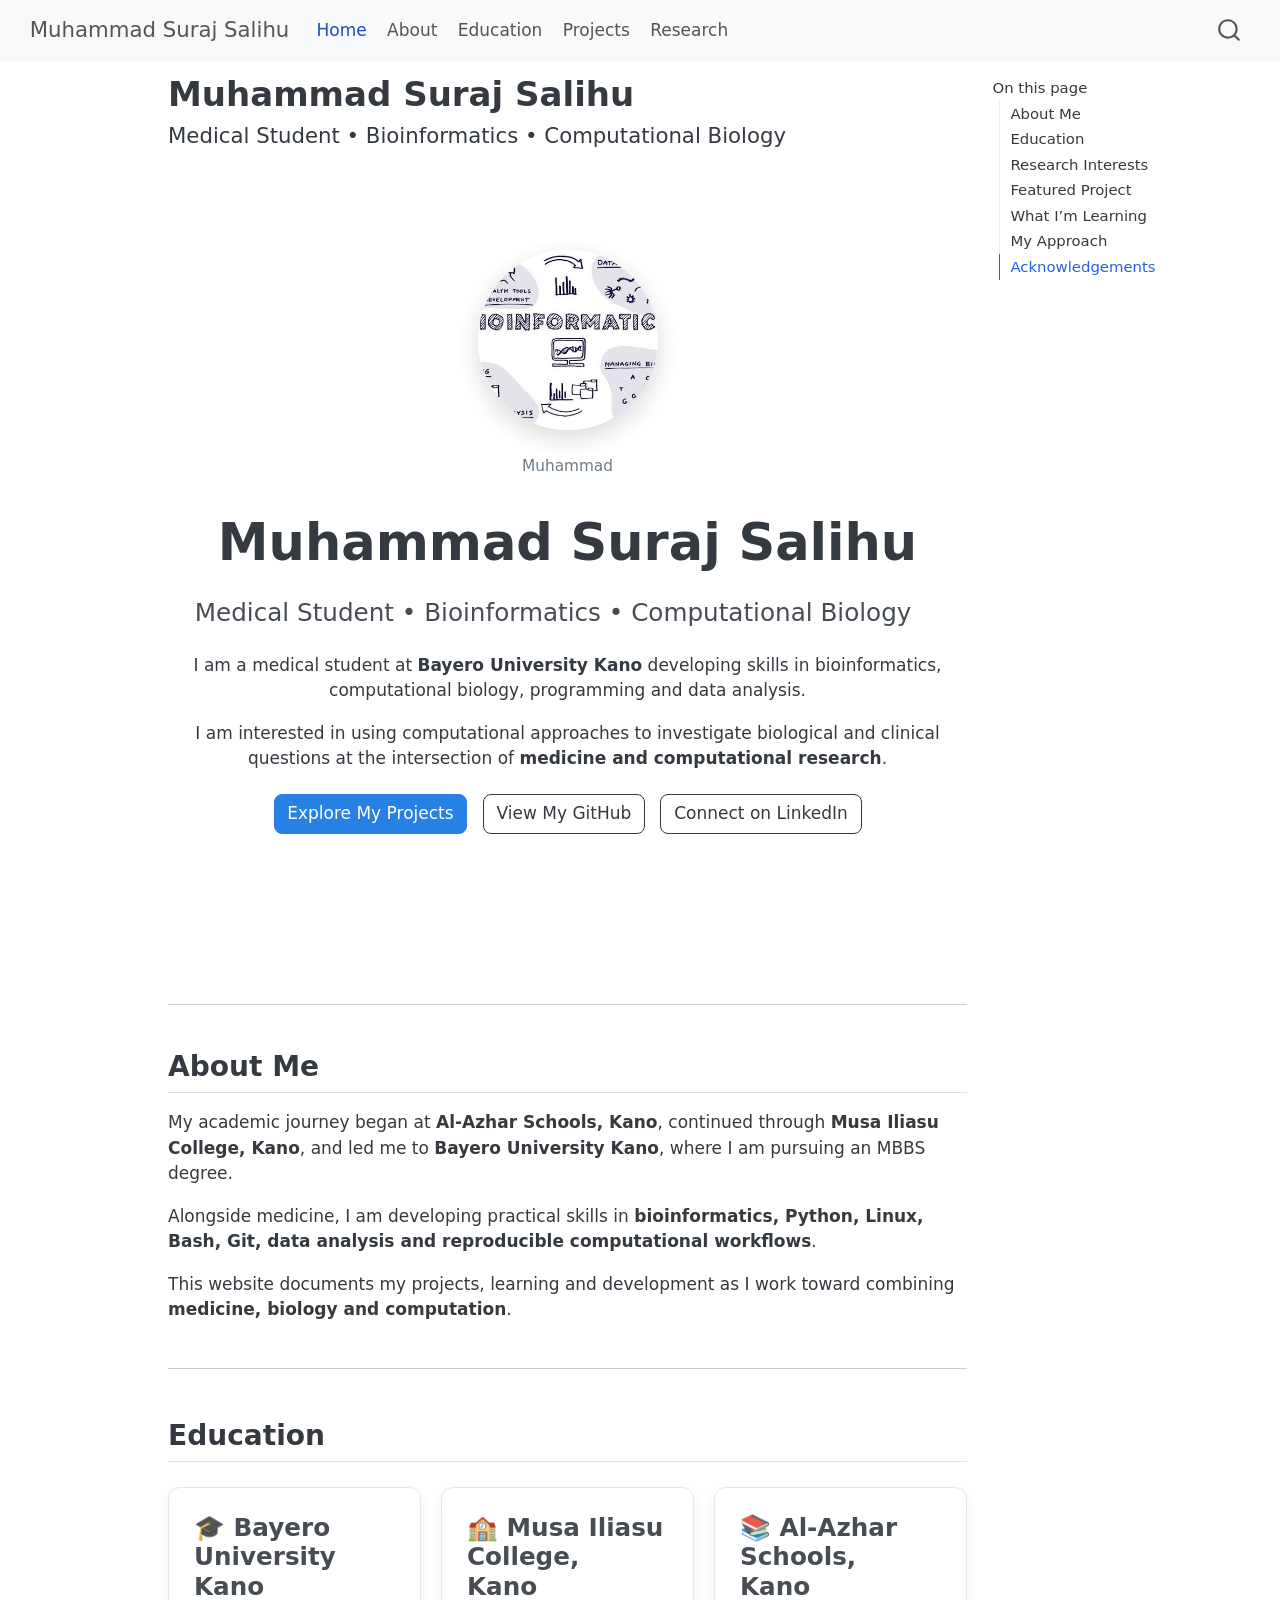
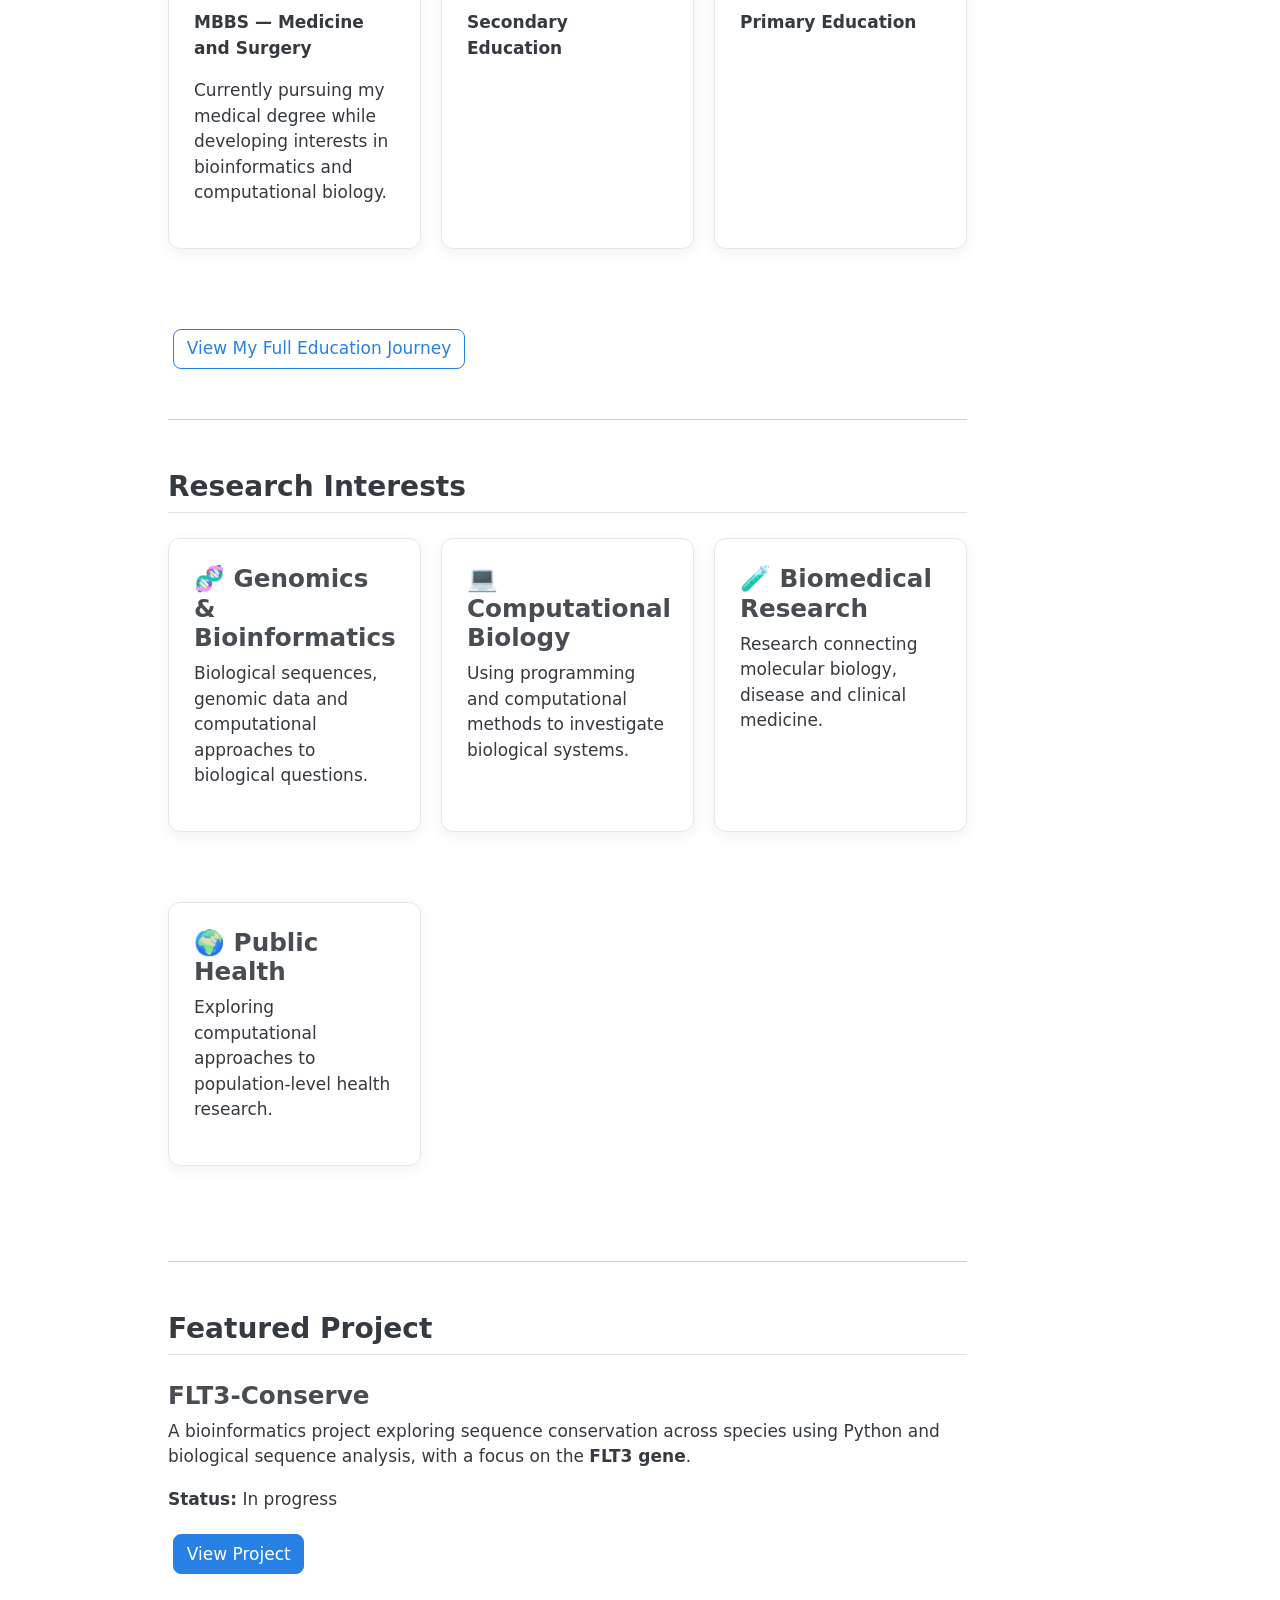
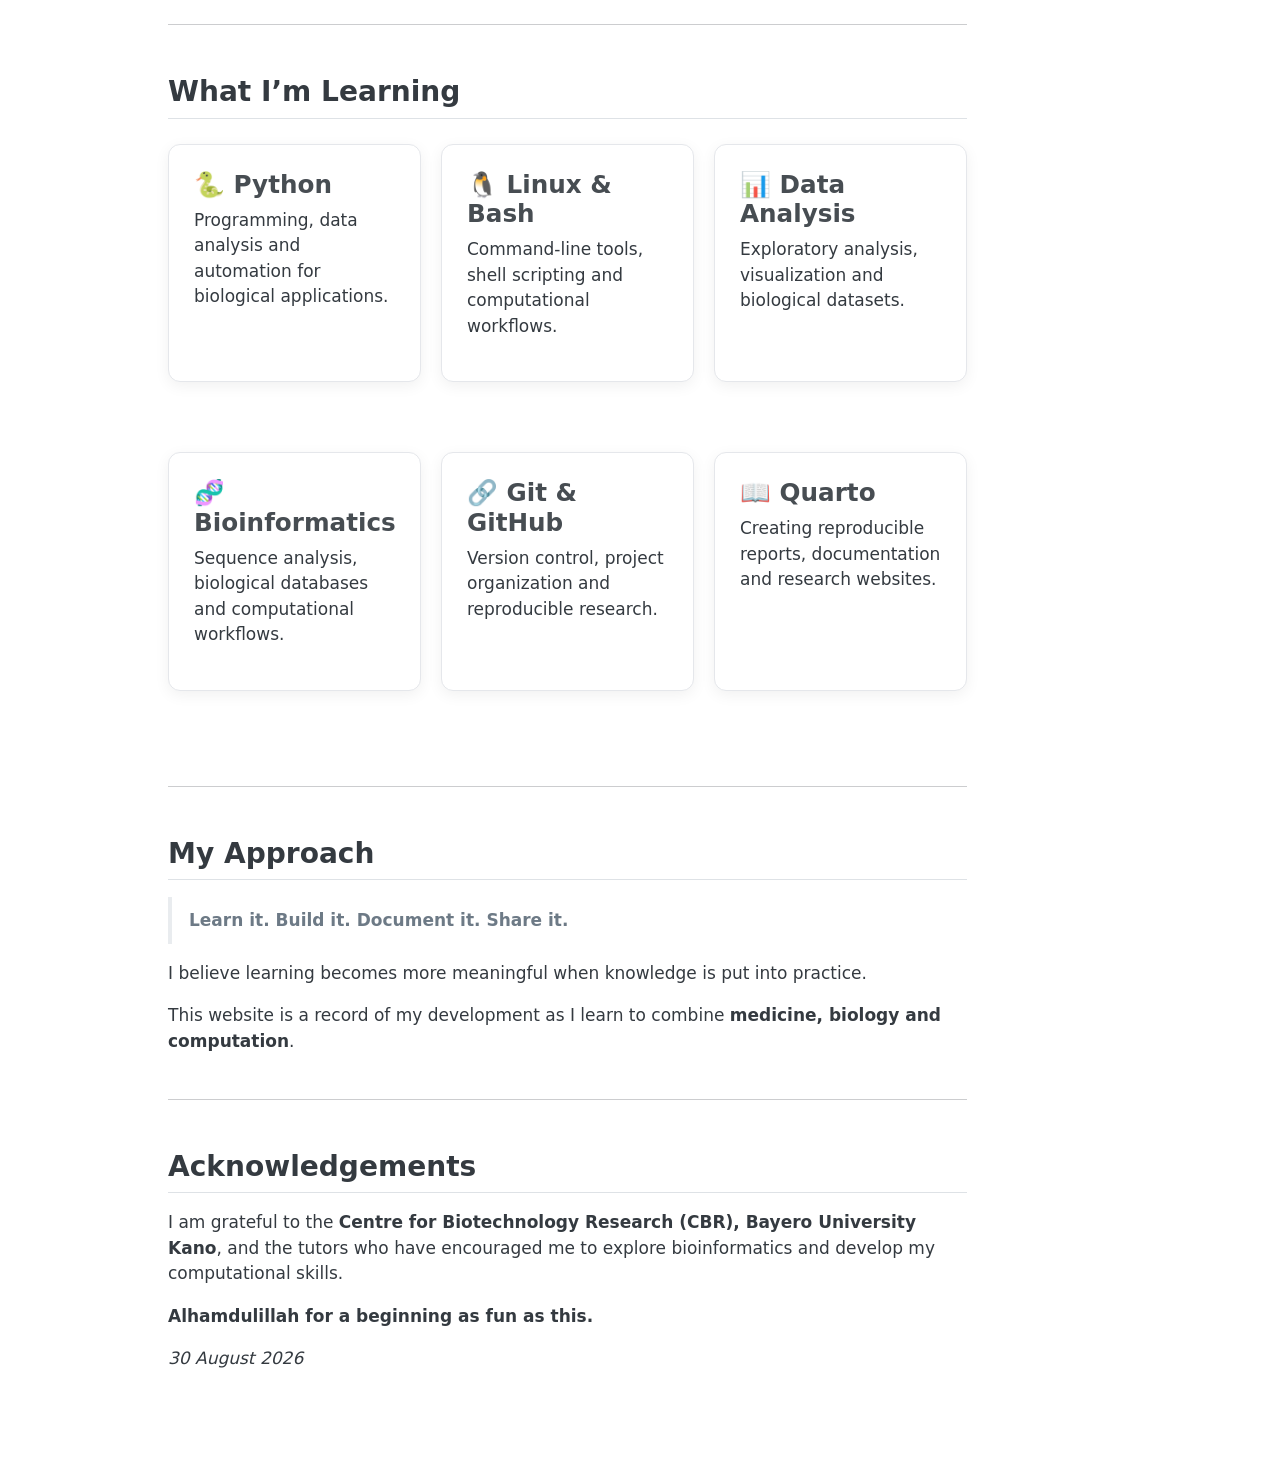
==== commit 971d7e50: "Fix duplicate heading on homepage" ====
--- a/docs/index.html
+++ b/docs/index.html
@@ -7,7 +7,7 @@
 <meta name="viewport" content="width=device-width, initial-scale=1.0, user-scalable=yes">
 
 
-<title>Muhammad Suraj Salihu – cbr-project-website</title>
+<title>Muhammad Suraj Salihu</title>
 <style>
 /* Default styles provided by pandoc.
 ** See https://pandoc.org/MANUAL.html#variables-for-html for config info.
@@ -42,7 +42,7 @@
 <link href="site_libs/quarto-html/quarto-syntax-highlighting-15634bcf2e68342d4ad2dfa704d543f6.css" rel="stylesheet" id="quarto-text-highlighting-styles">
 <script src="site_libs/bootstrap/bootstrap.min.js"></script>
 <link href="site_libs/bootstrap/bootstrap-icons.css" rel="stylesheet">
-<link href="site_libs/bootstrap/bootstrap-a0f9fd0d421825b736dc1bbcbcba2219.min.css" rel="stylesheet" append-hash="true" id="quarto-bootstrap" data-mode="light">
+<link href="site_libs/bootstrap/bootstrap-c7ab57aa33037bad7520c6cb9ec7d6ec.min.css" rel="stylesheet" append-hash="true" id="quarto-bootstrap" data-mode="light">
 <script id="quarto-search-options" type="application/json">{
   "location": "navbar",
   "copy-button": false,
@@ -70,6 +70,7 @@
     "search-label": "Search"
   }
 }</script>
+<style>html{ scroll-behavior: smooth; }</style>
 
 
 <link rel="stylesheet" href="styles.css">
@@ -83,7 +84,7 @@
       <div class="navbar-container container-fluid">
       <div class="navbar-brand-container mx-auto">
     <a class="navbar-brand" href="./index.html">
-    <span class="navbar-title">cbr-project-website</span>
+    <span class="navbar-title">Muhammad Suraj Salihu</span>
     </a>
   </div>
             <div id="quarto-search" class="" title="Search"></div>
@@ -98,7 +99,19 @@
   </li>  
   <li class="nav-item">
     <a class="nav-link" href="./about.html"> 
-<span class="menu-text">About Me</span></a>
+<span class="menu-text">About</span></a>
+  </li>  
+  <li class="nav-item">
+    <a class="nav-link" href="./education.html"> 
+<span class="menu-text">Education</span></a>
+  </li>  
+  <li class="nav-item">
+    <a class="nav-link" href="./projects.html"> 
+<span class="menu-text">Projects</span></a>
+  </li>  
+  <li class="nav-item">
+    <a class="nav-link" href="./research.html"> 
+<span class="menu-text">Research</span></a>
   </li>  
 </ul>
           </div> <!-- /navcollapse -->
@@ -116,13 +129,15 @@
     <h2 id="toc-title">On this page</h2>
    
   <ul>
-  <li><a href="#welcome" id="toc-welcome" class="nav-link active" data-scroll-target="#welcome">Welcome</a></li>
-  <li><a href="#what-im-learning" id="toc-what-im-learning" class="nav-link" data-scroll-target="#what-im-learning">What I’m Learning</a></li>
-  <li><a href="#featured-project." id="toc-featured-project." class="nav-link" data-scroll-target="#featured-project.">Featured Project.</a>
+  <li><a href="#about-me" id="toc-about-me" class="nav-link active" data-scroll-target="#about-me">About Me</a></li>
+  <li><a href="#education" id="toc-education" class="nav-link" data-scroll-target="#education">Education</a></li>
+  <li><a href="#research-interests" id="toc-research-interests" class="nav-link" data-scroll-target="#research-interests">Research Interests</a></li>
+  <li><a href="#featured-project" id="toc-featured-project" class="nav-link" data-scroll-target="#featured-project">Featured Project</a>
   <ul class="collapse">
   <li><a href="#flt3-conserve" id="toc-flt3-conserve" class="nav-link" data-scroll-target="#flt3-conserve">FLT3-Conserve</a></li>
   </ul></li>
-  <li><a href="#my-learning-philosophy" id="toc-my-learning-philosophy" class="nav-link" data-scroll-target="#my-learning-philosophy">My Learning Philosophy</a></li>
+  <li><a href="#what-im-learning" id="toc-what-im-learning" class="nav-link" data-scroll-target="#what-im-learning">What I’m Learning</a></li>
+  <li><a href="#my-approach" id="toc-my-approach" class="nav-link" data-scroll-target="#my-approach">My Approach</a></li>
   <li><a href="#acknowledgements" id="toc-acknowledgements" class="nav-link" data-scroll-target="#acknowledgements">Acknowledgements</a></li>
   </ul>
 </nav>
@@ -157,76 +172,119 @@
 <figcaption>Muhammad</figcaption>
 </figure>
 </div>
-<section id="section" class="level1">
-<h1></h1>
-<section id="exploring-the-intersection-of-medicine-bioinformatics-and-computational-biology." class="level3">
-<h3 class="anchored" data-anchor-id="exploring-the-intersection-of-medicine-bioinformatics-and-computational-biology.">Exploring the intersection of medicine, bioinformatics and computational biology.</h3>
-<p>I am building my skills in <strong>bioinformatics, Python, Linux, Bash scripting, data analysis and reproducible computational workflows</strong>.</p>
-<p>My goal is to use computational approaches to investigate biological and clinical questions.</p>
-<p><a href="./projects.html" class="btn btn-primary">Explore My Projects</a></p>
-<p><a href="https://github.com/MuhammadSurajDuwa" class="btn btn-outline-secondary">View My GitHub</a></p>
+<section id="muhammad-suraj-salihu" class="level1">
+<h1>Muhammad Suraj Salihu</h1>
+<section id="medical-student-bioinformatics-computational-biology" class="level3">
+<h3 class="anchored" data-anchor-id="medical-student-bioinformatics-computational-biology">Medical Student • Bioinformatics • Computational Biology</h3>
+<p>I am a medical student at <strong>Bayero University Kano</strong> developing skills in bioinformatics, computational biology, programming and data analysis.</p>
+<p>I am interested in using computational approaches to investigate biological and clinical questions at the intersection of <strong>medicine and computational research</strong>.</p>
+<p><a href="./projects.html" class="btn btn-primary">Explore My Projects</a> <a href="https://github.com/MuhdSuraj" class="btn btn-outline-secondary">View My GitHub</a> <a href="https://linkedin.com/in/muhammad-suraj-845b51184" class="btn btn-outline-secondary">Connect on LinkedIn</a></p>
 </section>
 </section>
 </div>
 <hr>
-<section id="welcome" class="level2">
-<h2 class="anchored" data-anchor-id="welcome">Welcome</h2>
-<p>This website is my <strong>bioinformatics portfolio and learning journal</strong>.</p>
-<p>I am documenting the projects I build, the tools I learn, the problems I encounter and the progress I make along the way.</p>
-<p>Rather than allowing a course to end when the lectures finish, I want to continue putting what I learn into practice.</p>
+<section id="about-me" class="level2">
+<h2 class="anchored" data-anchor-id="about-me">About Me</h2>
+<p>My academic journey began at <strong>Al-Azhar Schools, Kano</strong>, continued through <strong>Musa Iliasu College, Kano</strong>, and led me to <strong>Bayero University Kano</strong>, where I am pursuing an MBBS degree.</p>
+<p>Alongside medicine, I am developing practical skills in <strong>bioinformatics, Python, Linux, Bash, Git, data analysis and reproducible computational workflows</strong>.</p>
+<p>This website documents my projects, learning and development as I work toward combining <strong>medicine, biology and computation</strong>.</p>
 <hr>
+</section>
+<section id="education" class="level2">
+<h2 class="anchored" data-anchor-id="education">Education</h2>
+<div class="education-preview">
+<section id="bayero-university-kano" class="level3 education-card">
+<h3 class="anchored" data-anchor-id="bayero-university-kano">🎓 Bayero University Kano</h3>
+<p><strong>MBBS — Medicine and Surgery</strong></p>
+<p>Currently pursuing my medical degree while developing interests in bioinformatics and computational biology.</p>
+</section>
+<section id="musa-iliasu-college-kano" class="level3 education-card">
+<h3 class="anchored" data-anchor-id="musa-iliasu-college-kano">🏫 Musa Iliasu College, Kano</h3>
+<p><strong>Secondary Education</strong></p>
+</section>
+<section id="al-azhar-schools-kano" class="level3 education-card">
+<h3 class="anchored" data-anchor-id="al-azhar-schools-kano">📚 Al-Azhar Schools, Kano</h3>
+<p><strong>Primary Education</strong></p>
+</section>
+</div>
+<p><a href="./education.html" class="btn btn-outline-primary">View My Full Education Journey</a></p>
+<hr>
+</section>
+<section id="research-interests" class="level2">
+<h2 class="anchored" data-anchor-id="research-interests">Research Interests</h2>
+<div class="skills-grid">
+<section id="genomics-bioinformatics" class="level3 skill-card">
+<h3 class="anchored" data-anchor-id="genomics-bioinformatics">🧬 Genomics &amp; Bioinformatics</h3>
+<p>Biological sequences, genomic data and computational approaches to biological questions.</p>
+</section>
+<section id="computational-biology" class="level3 skill-card">
+<h3 class="anchored" data-anchor-id="computational-biology">💻 Computational Biology</h3>
+<p>Using programming and computational methods to investigate biological systems.</p>
+</section>
+<section id="biomedical-research" class="level3 skill-card">
+<h3 class="anchored" data-anchor-id="biomedical-research">🧪 Biomedical Research</h3>
+<p>Research connecting molecular biology, disease and clinical medicine.</p>
+</section>
+<section id="public-health" class="level3 skill-card">
+<h3 class="anchored" data-anchor-id="public-health">🌍 Public Health</h3>
+<p>Exploring computational approaches to population-level health research.</p>
+</section>
+</div>
+<hr>
+</section>
+<section id="featured-project" class="level2">
+<h2 class="anchored" data-anchor-id="featured-project">Featured Project</h2>
+<section id="flt3-conserve" class="level3">
+<h3 class="anchored" data-anchor-id="flt3-conserve">FLT3-Conserve</h3>
+<p>A bioinformatics project exploring sequence conservation across species using Python and biological sequence analysis, with a focus on the <strong>FLT3 gene</strong>.</p>
+<p><strong>Status:</strong> In progress</p>
+<p><a href="./projects.html" class="btn btn-primary">View Project</a></p>
+<hr>
+</section>
 </section>
 <section id="what-im-learning" class="level2">
 <h2 class="anchored" data-anchor-id="what-im-learning">What I’m Learning</h2>
 <div class="skills-grid">
+<section id="python" class="level3 skill-card">
+<h3 class="anchored" data-anchor-id="python">🐍 Python</h3>
+<p>Programming, data analysis and automation for biological applications.</p>
+</section>
+<section id="linux-bash" class="level3 skill-card">
+<h3 class="anchored" data-anchor-id="linux-bash">🐧 Linux &amp; Bash</h3>
+<p>Command-line tools, shell scripting and computational workflows.</p>
+</section>
+<section id="data-analysis" class="level3 skill-card">
+<h3 class="anchored" data-anchor-id="data-analysis">📊 Data Analysis</h3>
+<p>Exploratory analysis, visualization and biological datasets.</p>
+</section>
 <section id="bioinformatics" class="level3 skill-card">
 <h3 class="anchored" data-anchor-id="bioinformatics">🧬 Bioinformatics</h3>
-<p>Sequence analysis, biological databases, conservation analysis and computational biology workflows.</p>
-</section>
-<section id="python" class="level3 skill-card">
-<h3 class="anchored" data-anchor-id="python">Python</h3>
-<p>Python programming for data analysis, automation and bioinformatics.</p>
-</section>
-<section id="linux-bash" class="level3 skill-card">
-<h3 class="anchored" data-anchor-id="linux-bash">Linux &amp; Bash</h3>
-<p>Command-line tools, shell scripting and reproducible workflows.</p>
-</section>
-<section id="data-analysis" class="level3 skill-card">
-<h3 class="anchored" data-anchor-id="data-analysis">📊 Data Analysis</h3>
-<p>Working with biological datasets, visualization and exploratory analysis.</p>
+<p>Sequence analysis, biological databases and computational workflows.</p>
 </section>
 <section id="git-github" class="level3 skill-card">
-<h3 class="anchored" data-anchor-id="git-github">Git &amp; GitHub</h3>
-<p>Version control, project organization and collaborative development.</p>
+<h3 class="anchored" data-anchor-id="git-github">🔗 Git &amp; GitHub</h3>
+<p>Version control, project organization and reproducible research.</p>
 </section>
 <section id="quarto" class="level3 skill-card">
 <h3 class="anchored" data-anchor-id="quarto">📖 Quarto</h3>
-<p>Creating reproducible reports, documentation and computational websites.</p>
+<p>Creating reproducible reports, documentation and research websites.</p>
 </section>
 </div>
 <hr>
 </section>
-<section id="featured-project." class="level2">
-<h2 class="anchored" data-anchor-id="featured-project.">Featured Project.</h2>
-<section id="flt3-conserve" class="level3">
-<h3 class="anchored" data-anchor-id="flt3-conserve">FLT3-Conserve</h3>
-<p>A bioinformatics project to explore sequence conservation across species using Python and biological sequence analysis, with a focus on the <strong>FLT3 gene</strong>. This is a project-based learning journey, but I exlore my research interest through it.</p>
-<p><strong>Status:</strong> In progress</p>
-</section>
-</section>
-<section id="my-learning-philosophy" class="level2">
-<h2 class="anchored" data-anchor-id="my-learning-philosophy">My Learning Philosophy</h2>
+<section id="my-approach" class="level2">
+<h2 class="anchored" data-anchor-id="my-approach">My Approach</h2>
 <blockquote class="blockquote">
 <p><strong>Learn it. Build it. Document it. Share it.</strong></p>
 </blockquote>
-<p>Every new concept becomes more valuable when I actually use it.</p>
-<p>This website will grow alongside my skills InshaAllah.</p>
+<p>I believe learning becomes more meaningful when knowledge is put into practice.</p>
+<p>This website is a record of my development as I learn to combine <strong>medicine, biology and computation</strong>.</p>
 <hr>
 </section>
 <section id="acknowledgements" class="level2">
 <h2 class="anchored" data-anchor-id="acknowledgements">Acknowledgements</h2>
-<p>I am grateful to the <strong>Centre for Biotechnology Research (CBR), Bayero University Kano</strong>, and the tutors who have encouraged me to keep learning and putting these skills into practice.</p>
-<p><strong>Alhamdulillah for a beginning as fun as this</strong></p>
+<p>I am grateful to the <strong>Centre for Biotechnology Research (CBR), Bayero University Kano</strong>, and the tutors who have encouraged me to explore bioinformatics and develop my computational skills.</p>
+<p><strong>Alhamdulillah for a beginning as fun as this.</strong></p>
 <p><em>30 August 2026</em></p>
 
 
@@ -306,7 +364,7 @@
     }
       var localhostRegex = new RegExp(/^(?:http|https):\/\/localhost\:?[0-9]*\//);
       var mailtoRegex = new RegExp(/^mailto:/);
-        var filterRegex = new RegExp('/' + window.location.host + '/');
+        var filterRegex = new RegExp("https:\/\/MuhdSuraj\.github\.io\/MuhdWeb\/");
       var isInternal = (href) => {
           return filterRegex.test(href) || localhostRegex.test(href) || mailtoRegex.test(href);
       }
@@ -638,4 +696,5 @@
 
 
 
+<script src="site_libs/quarto-html/zenscroll-min.js"></script>
 </body></html>
--- a/docs/styles.css
+++ b/docs/styles.css
@@ -1 +1,105 @@
-/* css styles */
+/* General */
+body {
+  font-family: system-ui, -apple-system, BlinkMacSystemFont, "Segoe UI", sans-serif;
+}
+
+h1, h2, h3 {
+  font-weight: 700;
+}
+
+main {
+  max-width: 1100px;
+  margin: auto;
+}
+
+/* Hero */
+.hero {
+  text-align: center;
+  padding: 70px 20px;
+  margin-bottom: 40px;
+}
+
+.profile-photo {
+  width: 180px;
+  height: 180px;
+  object-fit: cover;
+  border-radius: 50%;
+  margin-bottom: 25px;
+  box-shadow: 0 8px 25px rgba(0, 0, 0, 0.15);
+}
+
+.hero h1 {
+  font-size: 3rem;
+  margin-bottom: 10px;
+}
+
+.hero h3 {
+  font-weight: 400;
+  margin-bottom: 25px;
+}
+
+/* Buttons */
+.btn {
+  margin: 5px;
+  border-radius: 8px;
+}
+
+/* Cards */
+.skills-grid,
+.education-preview {
+  display: grid;
+  grid-template-columns: repeat(auto-fit, minmax(240px, 1fr));
+  gap: 20px;
+  margin: 25px 0;
+}
+
+.skill-card,
+.education-card {
+  padding: 25px;
+  border-radius: 12px;
+  border: 1px solid #e5e7eb;
+  background: #ffffff;
+  box-shadow: 0 4px 15px rgba(0, 0, 0, 0.06);
+  transition: transform 0.2s ease, box-shadow 0.2s ease;
+}
+
+.skill-card:hover,
+.education-card:hover {
+  transform: translateY(-4px);
+  box-shadow: 0 8px 25px rgba(0, 0, 0, 0.10);
+}
+
+.skill-card h3,
+.education-card h3 {
+  margin-top: 0;
+}
+
+/* Section spacing */
+section {
+  margin-bottom: 50px;
+}
+
+hr {
+  margin: 45px 0;
+}
+
+/* Links */
+a {
+  text-decoration: none;
+}
+
+/* Mobile */
+@media (max-width: 600px) {
+  .hero {
+    padding: 40px 15px;
+  }
+
+  .hero h1 {
+    font-size: 2.2rem;
+  }
+
+  .profile-photo {
+    width: 140px;
+    height: 140px;
+  }
+}
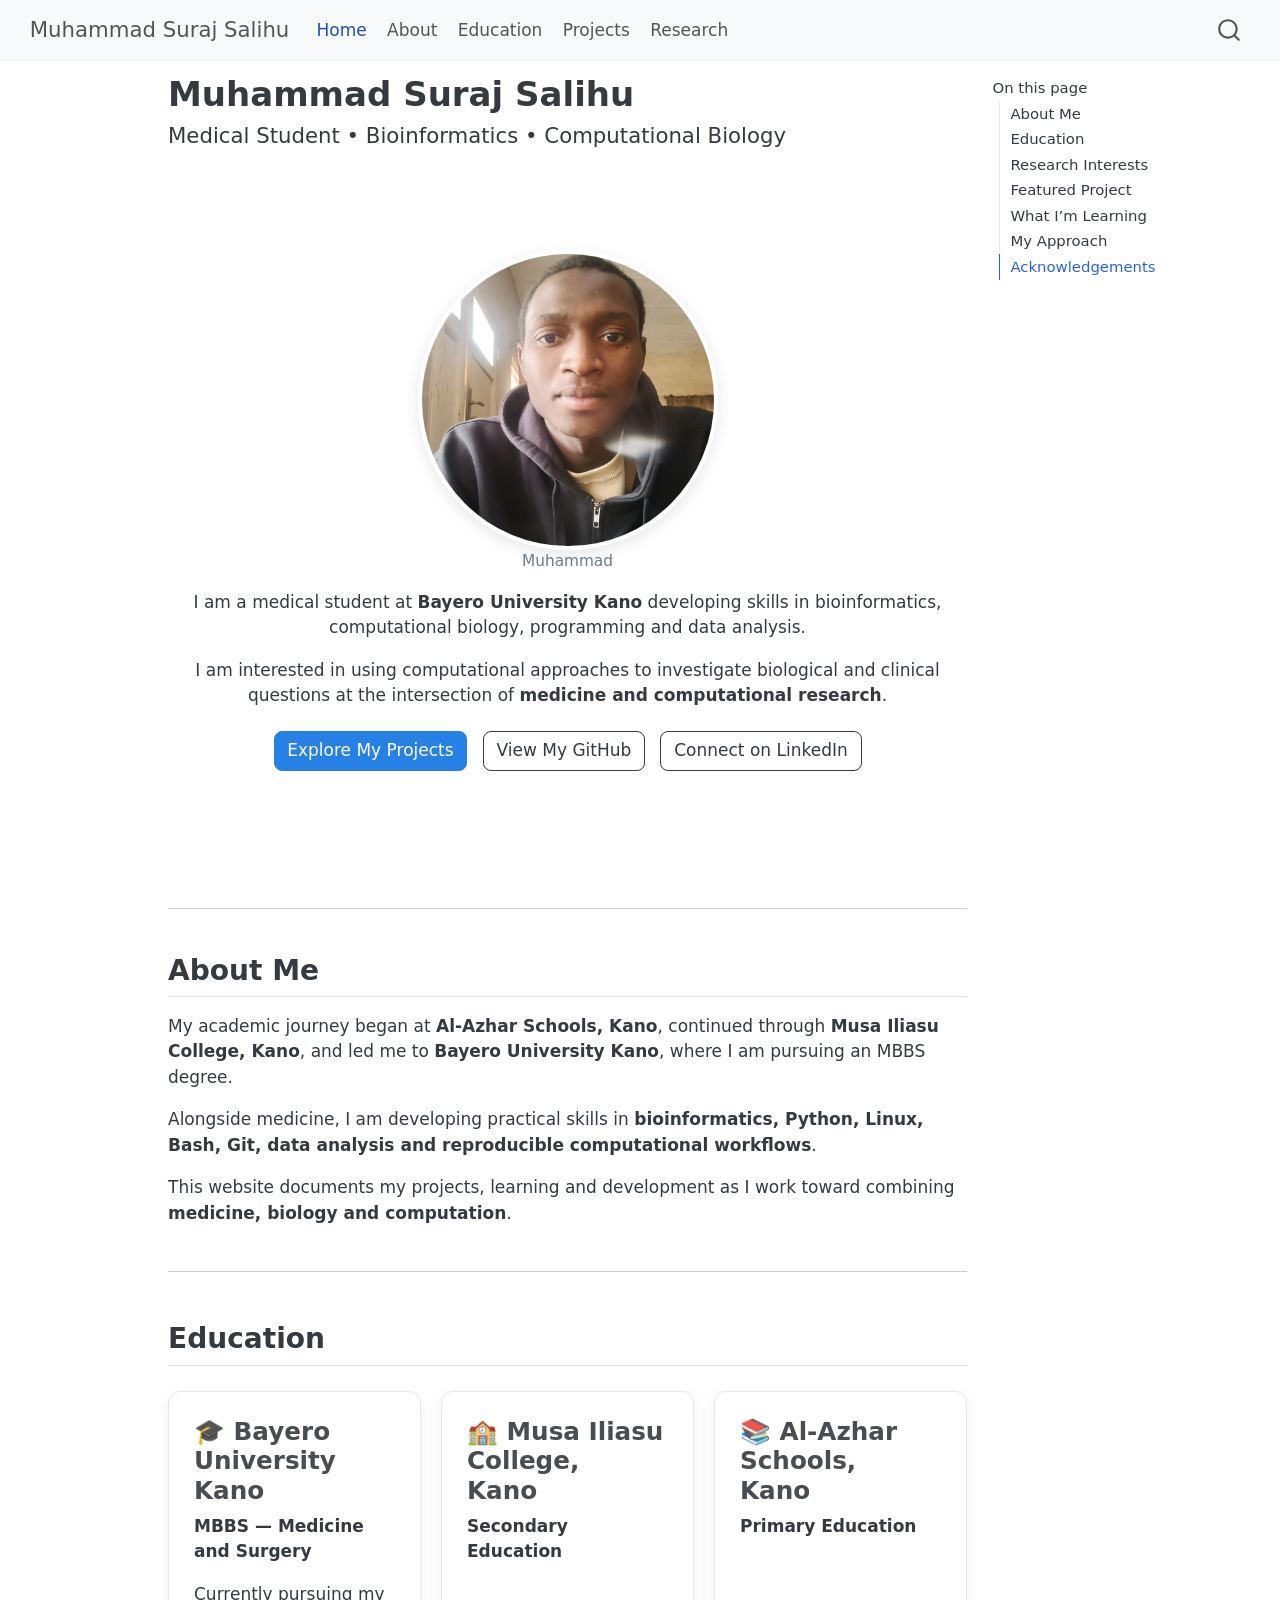
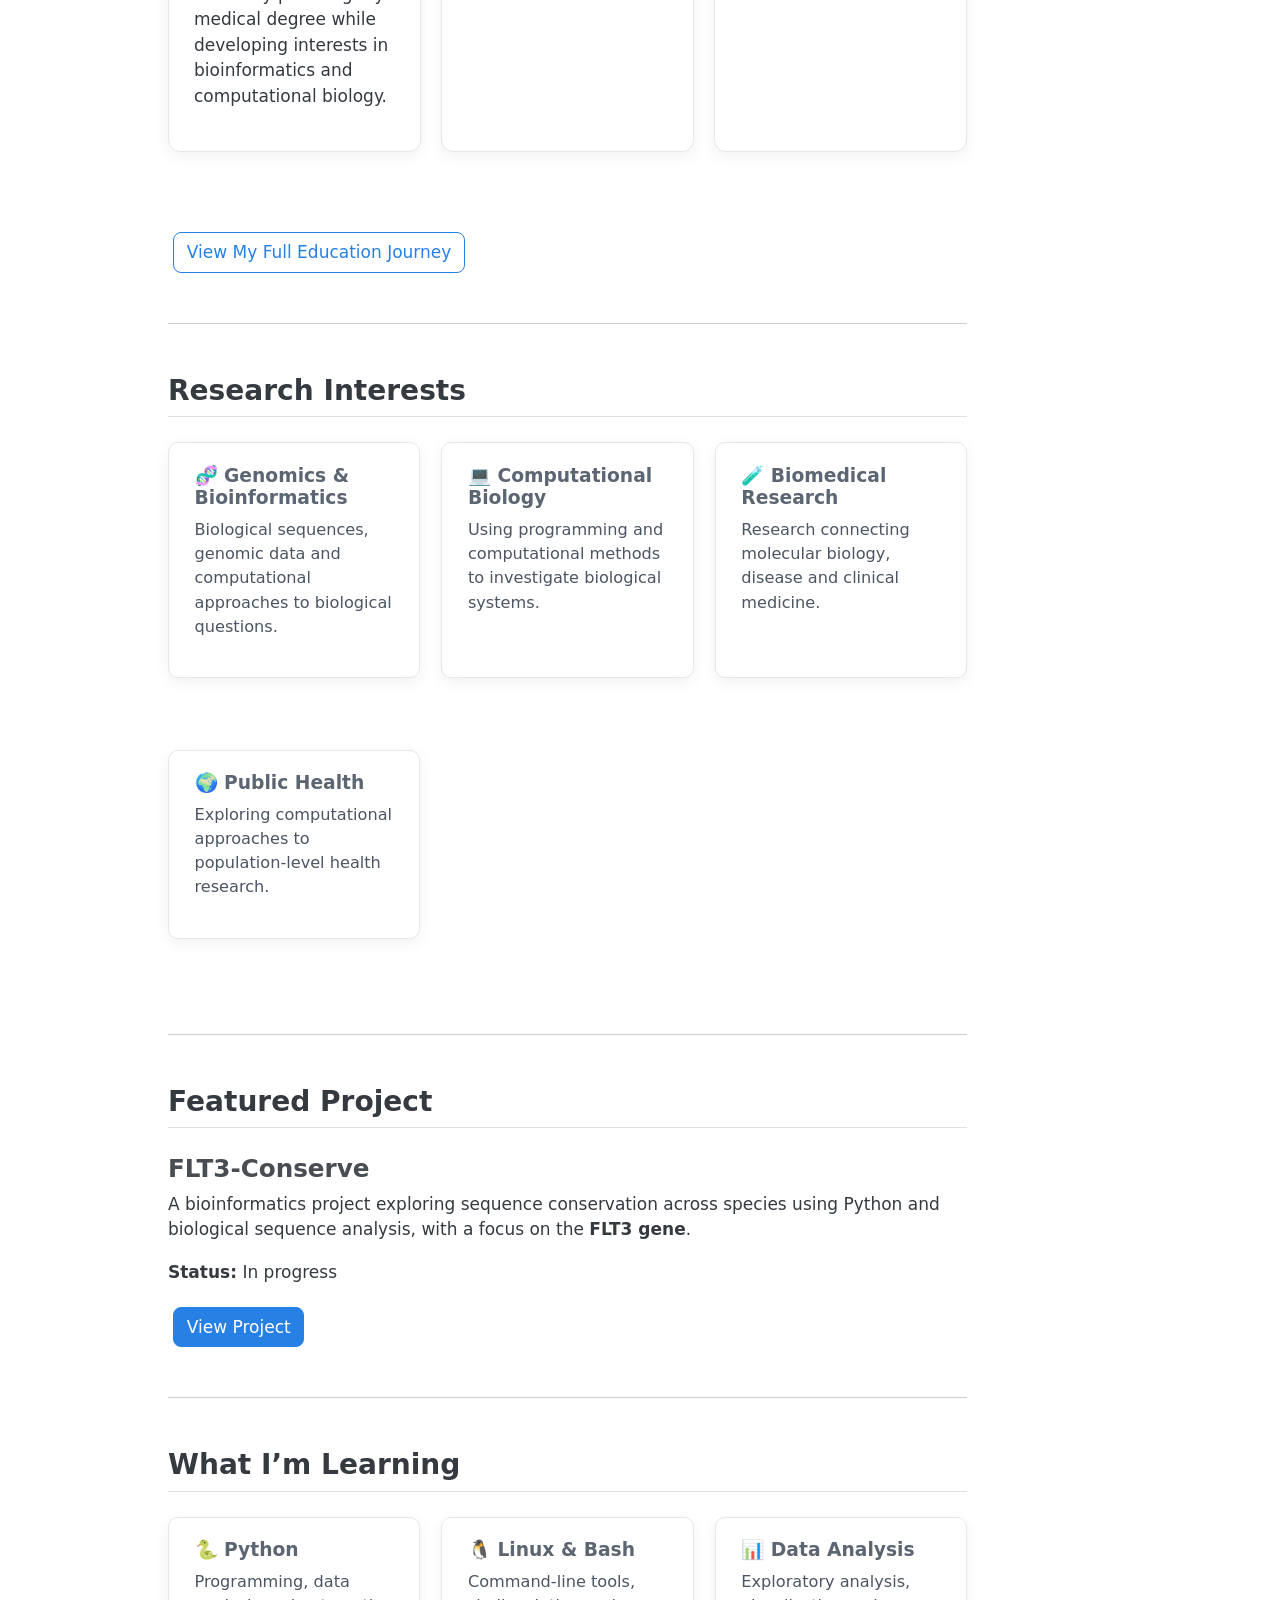
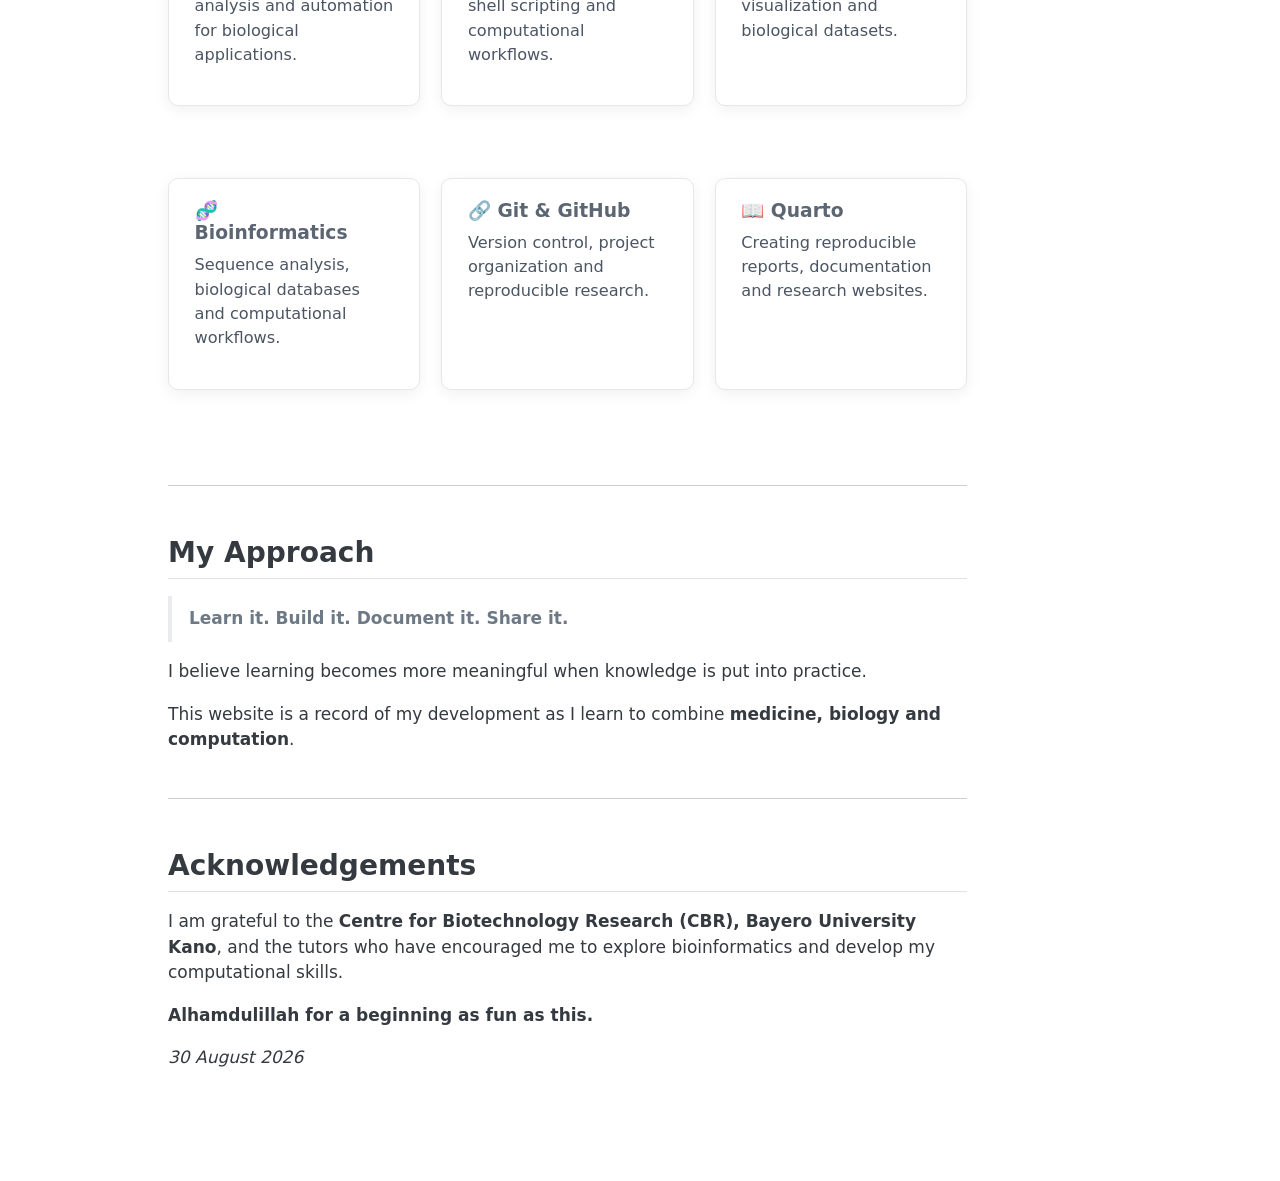
==== commit 9ef16453: "Update profile photo and skill card styling" ====
--- a/docs/index.html
+++ b/docs/index.html
@@ -168,19 +168,13 @@
 <div class="hero">
 <div class="quarto-figure quarto-figure-center">
 <figure class="figure">
-<p><img src="images/Bioinf.jpg" class="profile-photo img-fluid figure-img"></p>
+<p><img src="images/Muhdu.jpg" class="profile-photo img-fluid figure-img"></p>
 <figcaption>Muhammad</figcaption>
 </figure>
 </div>
-<section id="muhammad-suraj-salihu" class="level1">
-<h1>Muhammad Suraj Salihu</h1>
-<section id="medical-student-bioinformatics-computational-biology" class="level3">
-<h3 class="anchored" data-anchor-id="medical-student-bioinformatics-computational-biology">Medical Student • Bioinformatics • Computational Biology</h3>
 <p>I am a medical student at <strong>Bayero University Kano</strong> developing skills in bioinformatics, computational biology, programming and data analysis.</p>
 <p>I am interested in using computational approaches to investigate biological and clinical questions at the intersection of <strong>medicine and computational research</strong>.</p>
 <p><a href="./projects.html" class="btn btn-primary">Explore My Projects</a> <a href="https://github.com/MuhdSuraj" class="btn btn-outline-secondary">View My GitHub</a> <a href="https://linkedin.com/in/muhammad-suraj-845b51184" class="btn btn-outline-secondary">Connect on LinkedIn</a></p>
-</section>
-</section>
 </div>
 <hr>
 <section id="about-me" class="level2">
@@ -364,7 +358,7 @@
     }
       var localhostRegex = new RegExp(/^(?:http|https):\/\/localhost\:?[0-9]*\//);
       var mailtoRegex = new RegExp(/^mailto:/);
-        var filterRegex = new RegExp("https:\/\/MuhdSuraj\.github\.io\/MuhdWeb\/");
+        var filterRegex = new RegExp('/' + window.location.host + '/');
       var isInternal = (href) => {
           return filterRegex.test(href) || localhostRegex.test(href) || mailtoRegex.test(href);
       }
--- a/docs/styles.css
+++ b/docs/styles.css
@@ -102,4 +102,49 @@
     width: 140px;
     height: 140px;
   }
+}
+/* Skill card hover effects */
+.skills-grid {
+  display: grid;
+  grid-template-columns: repeat(auto-fit, minmax(220px, 1fr));
+  gap: 1.25rem;
+  margin: 1.5rem 0;
+}
+
+.skill-card {
+  background: #ffffff;
+  border: 1px solid #e5e7eb;
+  border-radius: 10px;
+  padding: 1.25rem 1.5rem;
+  transition: transform 0.2s ease, box-shadow 0.2s ease, border-color 0.2s ease;
+}
+
+.skill-card:hover {
+  transform: translateY(-4px);
+  box-shadow: 0 8px 20px rgba(0, 0, 0, 0.08);
+  border-color: #3b82f6;
+}
+
+.skill-card h3 {
+  margin-top: 0;
+  margin-bottom: 0.5rem;
+  font-size: 1.1rem;
+}
+
+.skill-card p,
+.skill-card {
+  color: #4b5563;
+  font-size: 0.95rem;
+  line-height: 1.5;
+}
+
+.profile-photo {
+  width: 300px;
+  height: 300px;
+  border-radius: 50%;
+  object-fit: cover;
+  display: block;
+  margin: 0 auto;
+  border: 4px solid #ffffff;
+  box-shadow: 0 4px 15px rgba(0, 0, 0, 0.1);
 }
